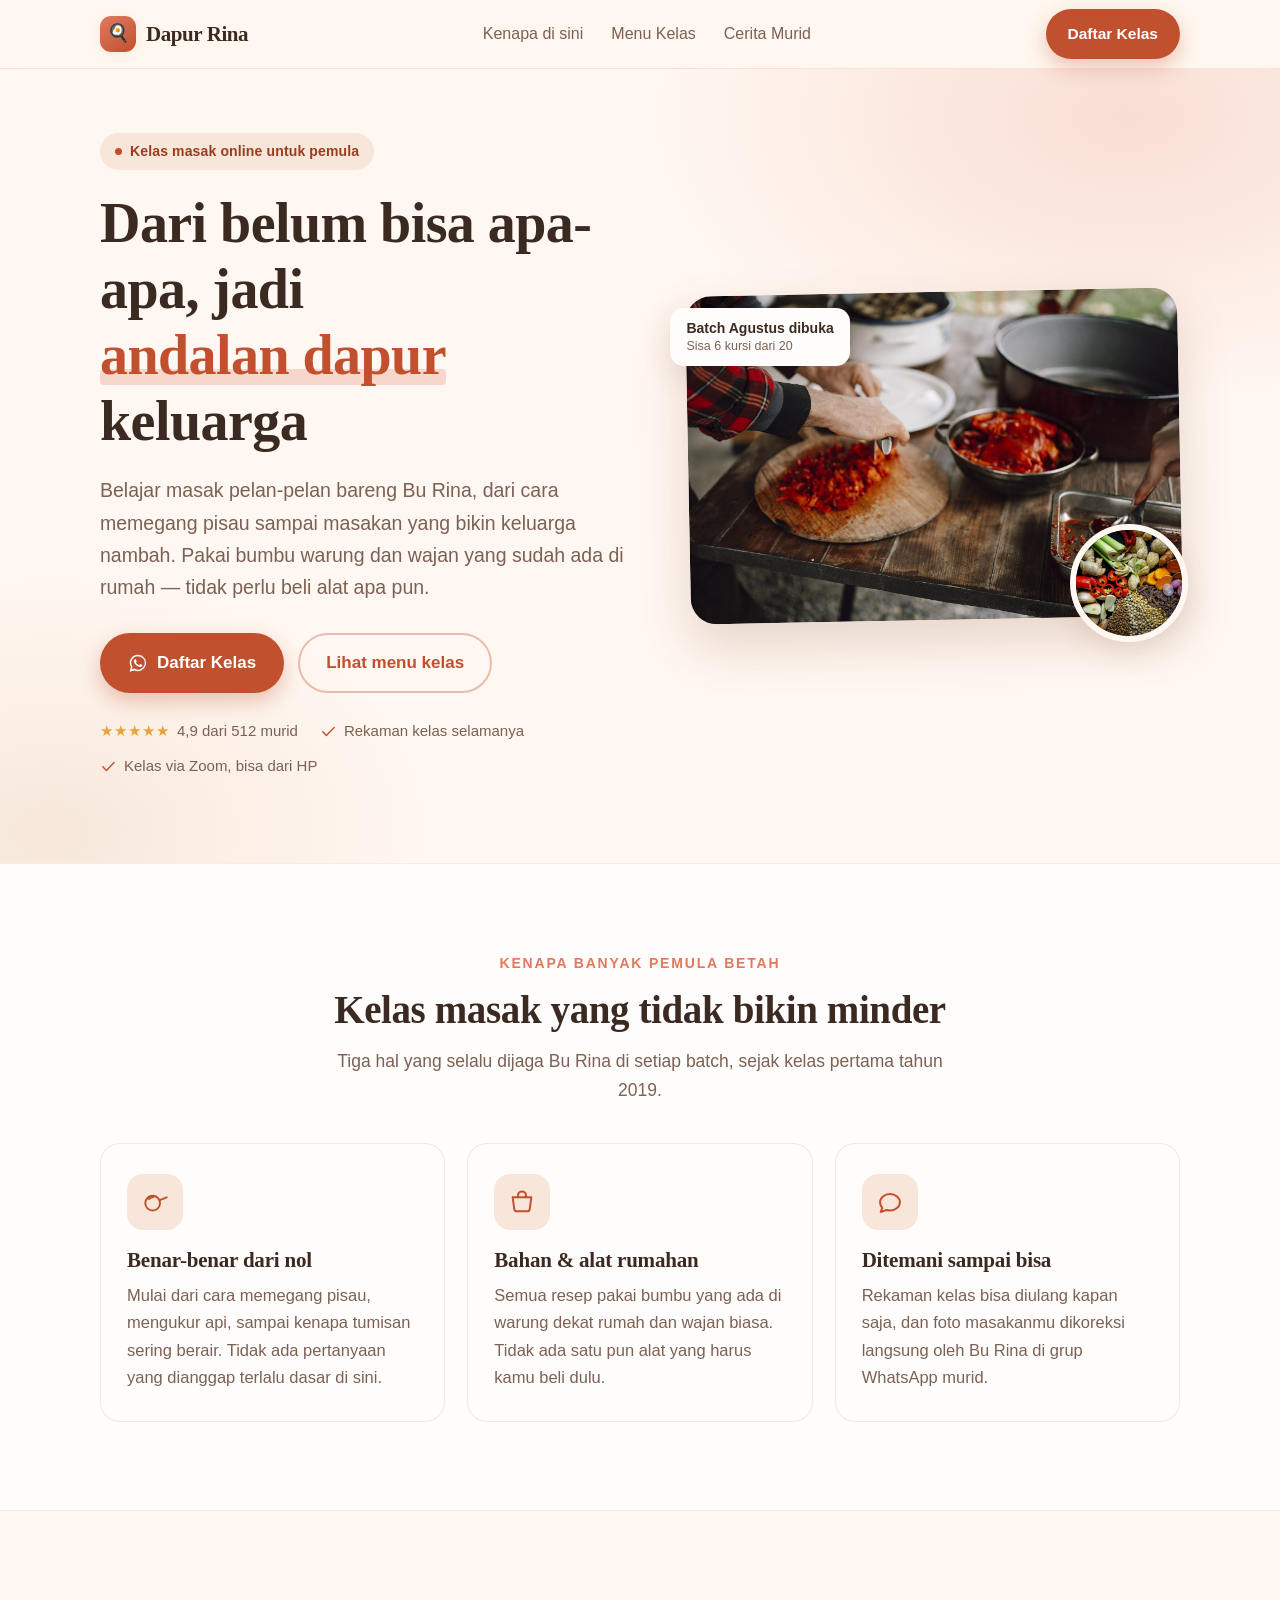
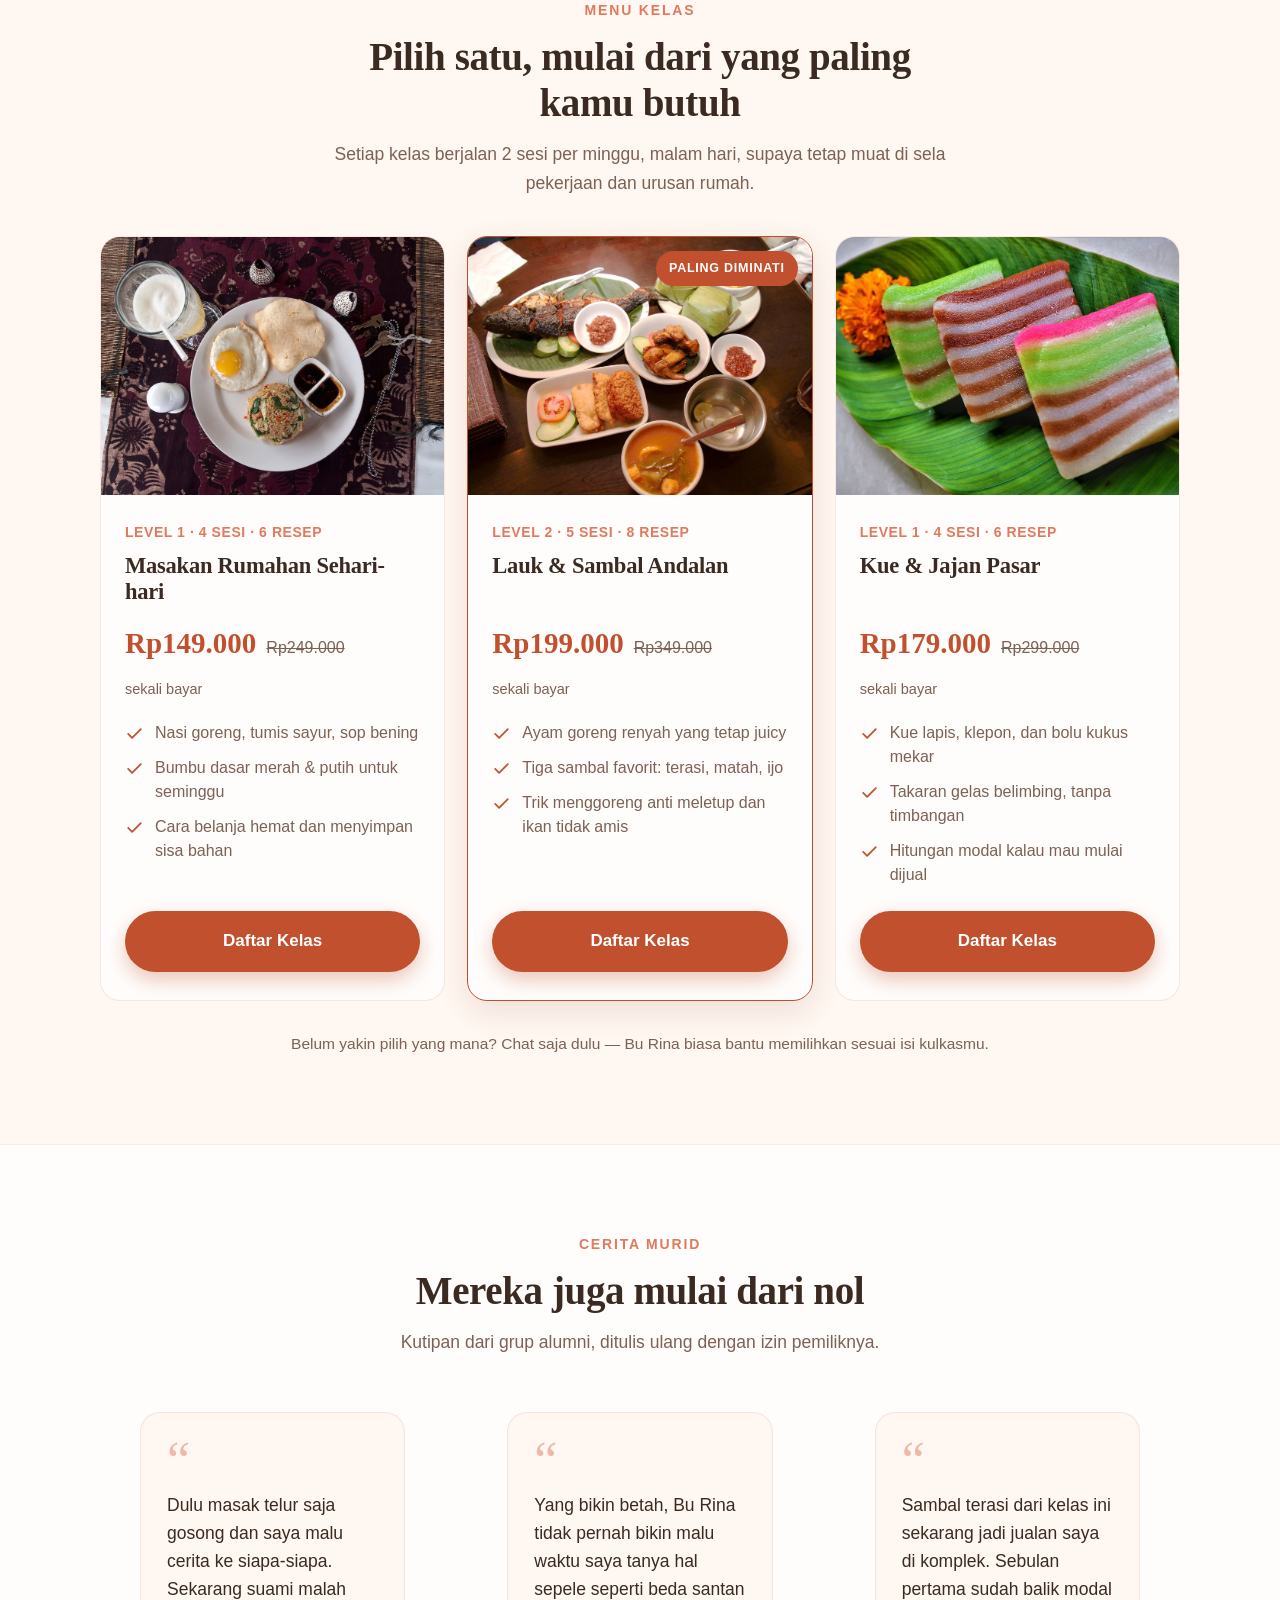
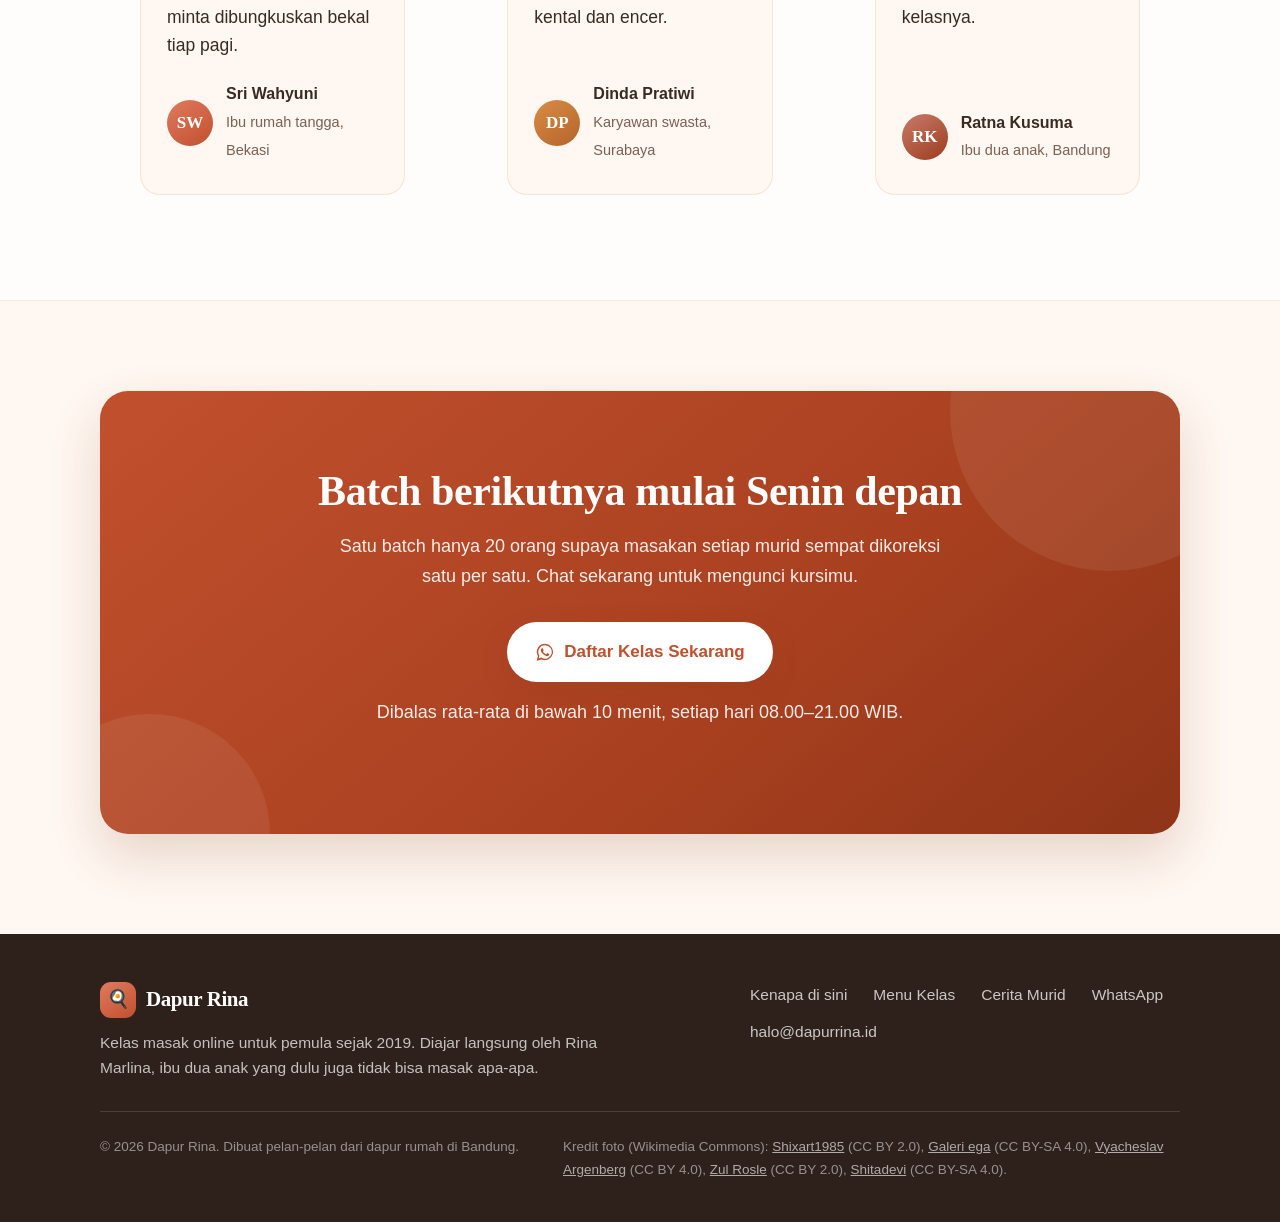
==== index.html @ 5eaa8857 "Sesi 1: live coding hari ini ya guys Membuat landing page "Dapur Rina", kelas masak online untuk pem" ====
<!DOCTYPE html>
<html lang="id">
<head>
<meta charset="utf-8">
<meta name="viewport" content="width=device-width, initial-scale=1">
<title>Dapur Rina — Kelas Masak Online untuk Pemula</title>
<meta name="description" content="Belajar masak dari nol bareng Bu Rina. Kelas online untuk pemula, pakai bumbu warung dan alat dapur biasa. Rekaman selamanya + grup tanya jawab.">
<meta name="theme-color" content="#C1502E">
<meta property="og:type" content="website">
<meta property="og:title" content="Dapur Rina — Kelas Masak Online untuk Pemula">
<meta property="og:description" content="Dari belum bisa apa-apa, jadi andalan dapur keluarga. Kelas masak online yang sabar untuk pemula.">
<meta property="og:image" content="assets/hero-memasak.jpg">
<link rel="icon" href="data:image/svg+xml,<svg xmlns='http://www.w3.org/2000/svg' viewBox='0 0 100 100'><text y='.9em' font-size='90'>🍳</text></svg>">

<!--
  ================================================================
  GANTI SEBELUM DIPAKAI:
  1. Nomor WhatsApp — cari "6281234567890" (ada di 8 tautan),
     ganti semua dengan nomor asli, format 62xxx tanpa "+" dan tanpa "0".
  2. Harga, nama kelas, dan testimoni — semuanya contoh.
  3. Foto di folder assets/ berlisensi Creative Commons (kredit ada
     di footer). Kalau sudah punya foto masakan sendiri, timpa saja
     file-nya dengan nama yang sama.
  ================================================================
-->

<style>
  :root{
    --terracotta:#C1502E;
    --terracotta-dark:#9C3C1E;
    --clay:#E07A5F;
    --cream:#FFF7F1;
    --sand:#F7E6D9;
    --ink:#3B2A22;
    --muted:#7C6154;
    --white:#FFFDFB;
    --shadow-sm:0 2px 8px rgba(122,60,30,.08);
    --shadow-md:0 10px 30px rgba(122,60,30,.12);
    --shadow-lg:0 22px 50px rgba(122,60,30,.18);
    --radius:20px;
    --wrap:1120px;
  }

  *,*::before,*::after{box-sizing:border-box}
  html{scroll-behavior:smooth}
  body{
    margin:0;
    background:var(--cream);
    color:var(--ink);
    font:400 17px/1.65 -apple-system,BlinkMacSystemFont,"Segoe UI",Roboto,"Helvetica Neue",Arial,sans-serif;
    -webkit-font-smoothing:antialiased;
    overflow-x:hidden;
  }
  h1,h2,h3{font-family:Georgia,"Times New Roman",serif;font-weight:700;line-height:1.18;letter-spacing:-.01em;margin:0}
  p{margin:0}
  img{max-width:100%;height:auto;display:block}
  a{color:inherit}

  .wrap{width:100%;max-width:var(--wrap);margin-inline:auto;padding-inline:20px}
  section{scroll-margin-top:84px}

  /* ---------- Tombol ---------- */
  .btn{
    display:inline-flex;align-items:center;justify-content:center;gap:9px;
    min-height:52px;padding:14px 26px;border-radius:999px;
    font-size:17px;font-weight:600;text-decoration:none;
    border:2px solid transparent;cursor:pointer;
    transition:transform .18s ease,box-shadow .18s ease,background-color .18s ease;
  }
  .btn svg{width:20px;height:20px;flex:none}
  .btn-primary{background:var(--terracotta);color:#fff;box-shadow:0 8px 20px rgba(193,80,46,.32)}
  .btn-primary:hover{background:var(--terracotta-dark);transform:translateY(-2px);box-shadow:0 12px 26px rgba(193,80,46,.38)}
  .btn-ghost{background:transparent;color:var(--terracotta);border-color:rgba(193,80,46,.35)}
  .btn-ghost:hover{background:rgba(193,80,46,.07);transform:translateY(-2px)}
  .btn-light{background:#fff;color:var(--terracotta);box-shadow:var(--shadow-md)}
  .btn-light:hover{transform:translateY(-2px);box-shadow:var(--shadow-lg)}
  .btn-sm{min-height:44px;padding:10px 20px;font-size:15.5px}
  .btn-block{width:100%}
  :focus-visible{outline:3px solid var(--clay);outline-offset:3px;border-radius:6px}

  /* ---------- Header ---------- */
  .site-header{
    position:sticky;top:0;z-index:50;
    background:rgba(255,247,241,.88);
    backdrop-filter:saturate(180%) blur(12px);
    -webkit-backdrop-filter:saturate(180%) blur(12px);
    border-bottom:1px solid rgba(193,80,46,.12);
  }
  .header-inner{display:flex;align-items:center;justify-content:space-between;gap:16px;height:68px}
  .brand{display:flex;align-items:center;gap:10px;font-family:Georgia,serif;font-size:21px;font-weight:700;text-decoration:none;letter-spacing:-.02em}
  .brand-mark{
    width:36px;height:36px;border-radius:11px;flex:none;
    background:linear-gradient(145deg,var(--clay),var(--terracotta));
    display:grid;place-items:center;font-size:18px;box-shadow:var(--shadow-sm)
  }
  .nav{display:none;gap:28px;font-size:16px}
  .nav a{text-decoration:none;color:var(--muted);font-weight:500;padding-block:6px}
  .nav a:hover{color:var(--terracotta)}
  .header-cta{display:none}

  /* ---------- Hero ---------- */
  .hero{position:relative;padding:44px 0 56px}
  .hero::before{
    content:"";position:absolute;inset:0;z-index:-1;
    background:
      radial-gradient(760px 460px at 88% 6%,rgba(224,122,95,.20),transparent 62%),
      radial-gradient(620px 420px at 4% 96%,rgba(247,230,217,.9),transparent 60%);
  }
  .hero-grid{display:grid;gap:40px;align-items:center}
  .eyebrow{
    display:inline-flex;align-items:center;gap:8px;
    background:var(--sand);color:var(--terracotta-dark);
    padding:7px 15px;border-radius:999px;
    font-size:14px;font-weight:600;letter-spacing:.01em;margin-bottom:20px
  }
  .eyebrow::before{content:"";width:7px;height:7px;border-radius:50%;background:var(--terracotta);flex:none}
  .hero h1{font-size:clamp(34px,7.4vw,56px);margin-bottom:20px}
  .hero h1 em{font-style:normal;color:var(--terracotta);position:relative;white-space:nowrap}
  .hero h1 em::after{
    content:"";position:absolute;left:0;right:0;bottom:.03em;height:.28em;
    background:rgba(224,122,95,.26);border-radius:4px;z-index:-1
  }
  .hero-lead{font-size:clamp(17px,2.4vw,19.5px);color:var(--muted);max-width:33em;margin-bottom:30px}
  .hero-actions{display:flex;flex-wrap:wrap;gap:14px;margin-bottom:26px}
  .trust{display:flex;flex-wrap:wrap;gap:10px 22px;font-size:15px;color:var(--muted)}
  .trust span{display:inline-flex;align-items:center;gap:7px}
  .trust svg{width:17px;height:17px;color:var(--terracotta);flex:none}
  .stars{color:#E8A33D;letter-spacing:1px}

  /* Visual hero */
  .hero-visual{position:relative;isolation:isolate}
  .hero-photo{
    border-radius:26px;overflow:hidden;box-shadow:var(--shadow-lg);
    transform:rotate(-1.1deg);background:var(--sand)
  }
  .hero-photo img{width:100%;height:auto;object-fit:cover;aspect-ratio:3/2}
  .hero-badge{
    position:absolute;top:16px;left:-6px;
    background:var(--white);border-radius:14px;padding:11px 16px;
    box-shadow:var(--shadow-md);font-size:14px;font-weight:600;line-height:1.35
  }
  .hero-badge small{display:block;font-size:12.5px;font-weight:500;color:var(--muted)}
  .hero-chip{
    position:absolute;right:-8px;bottom:-22px;
    width:118px;height:118px;border-radius:50%;overflow:hidden;
    border:6px solid var(--cream);box-shadow:var(--shadow-md)
  }
  .hero-chip img{width:100%;height:100%;object-fit:cover}

  /* ---------- Judul bagian ---------- */
  .section{padding:64px 0}
  .section-head{max-width:36em;margin-bottom:38px}
  .section-head.center{margin-inline:auto;text-align:center}
  .kicker{
    display:block;font-size:14px;font-weight:700;letter-spacing:.13em;
    text-transform:uppercase;color:var(--clay);margin-bottom:12px
  }
  .section-head h2{font-size:clamp(27px,4.6vw,39px);margin-bottom:14px}
  .section-head p{color:var(--muted);font-size:17.5px}

  /* ---------- Keunggulan ---------- */
  .keunggulan{background:var(--white);border-block:1px solid rgba(193,80,46,.1)}
  .grid-3{display:grid;gap:22px}
  .card{
    background:var(--white);border:1px solid rgba(193,80,46,.13);
    border-radius:var(--radius);padding:30px 26px;
    transition:transform .2s ease,box-shadow .2s ease,border-color .2s ease
  }
  .card:hover{transform:translateY(-4px);box-shadow:var(--shadow-md);border-color:rgba(193,80,46,.26)}
  .card-icon{
    width:56px;height:56px;border-radius:16px;margin-bottom:18px;
    background:var(--sand);color:var(--terracotta);
    display:grid;place-items:center
  }
  .card-icon svg{width:28px;height:28px}
  .card h3{font-size:21px;margin-bottom:10px}
  .card p{color:var(--muted);font-size:16.5px}

  /* ---------- Kelas ---------- */
  .kelas-card{
    display:flex;flex-direction:column;overflow:hidden;padding:0;
    background:var(--white);border:1px solid rgba(193,80,46,.13);
    border-radius:var(--radius);position:relative;
    transition:transform .2s ease,box-shadow .2s ease
  }
  .kelas-card:hover{transform:translateY(-5px);box-shadow:var(--shadow-lg)}
  .kelas-card.featured{border-color:var(--terracotta);box-shadow:var(--shadow-md)}
  .kelas-thumb{position:relative;background:var(--sand)}
  .kelas-thumb img{width:100%;aspect-ratio:4/3;object-fit:cover}
  .tag-featured{
    position:absolute;top:14px;right:14px;
    background:var(--terracotta);color:#fff;
    font-size:12.5px;font-weight:700;letter-spacing:.06em;text-transform:uppercase;
    padding:7px 13px;border-radius:999px;box-shadow:var(--shadow-sm)
  }
  .kelas-body{padding:26px 24px 28px;display:flex;flex-direction:column;flex:1}
  .kelas-meta{font-size:14px;font-weight:600;color:var(--clay);letter-spacing:.04em;text-transform:uppercase;margin-bottom:9px}
  .kelas-card h3{font-size:22.5px;margin-bottom:14px}
  @media (min-width:600px){ .kelas-card h3{min-height:2.36em} } /* biar harga sejajar antar kartu */
  .harga{display:flex;align-items:baseline;gap:10px;flex-wrap:wrap;margin-bottom:20px}
  .harga strong{font-size:29px;font-family:Georgia,serif;color:var(--terracotta)}
  .harga del{color:var(--muted);font-size:16px}
  .harga .per{font-size:14.5px;color:var(--muted)}
  .fitur{list-style:none;margin:0 0 24px;padding:0;display:grid;gap:11px}
  .fitur li{display:flex;gap:11px;font-size:16px;color:var(--muted);line-height:1.5}
  .fitur svg{width:19px;height:19px;color:var(--terracotta);flex:none;margin-top:3px}
  .kelas-body .btn{margin-top:auto}
  .kelas-note{text-align:center;color:var(--muted);font-size:15.5px;margin-top:30px}

  /* ---------- Testimoni ---------- */
  .testimoni{background:var(--white);border-block:1px solid rgba(193,80,46,.1)}
  .quote{
    background:var(--cream);border:1px solid rgba(193,80,46,.12);
    border-radius:var(--radius);padding:30px 26px;display:flex;flex-direction:column
  }
  .quote .mark{font-family:Georgia,serif;font-size:52px;line-height:.7;color:var(--clay);opacity:.5;margin-bottom:12px}
  .quote blockquote{margin:0 0 22px;font-size:17.5px;line-height:1.6}
  .who{display:flex;align-items:center;gap:13px;margin-top:auto}
  .avatar{
    width:46px;height:46px;border-radius:50%;flex:none;
    display:grid;place-items:center;color:#fff;font-weight:700;font-size:17px;
    font-family:Georgia,serif
  }
  .a1{background:linear-gradient(145deg,#E07A5F,#C1502E)}
  .a2{background:linear-gradient(145deg,#D98C45,#B4642A)}
  .a3{background:linear-gradient(145deg,#C97B6A,#9C3C1E)}
  .who b{display:block;font-size:16px;font-weight:600}
  .who span{font-size:14.5px;color:var(--muted)}

  /* ---------- CTA penutup ---------- */
  .cta{padding:70px 0 78px}
  .cta-panel{
    position:relative;overflow:hidden;
    background:linear-gradient(140deg,var(--terracotta) 0%,#A8401F 62%,#8E3418 100%);
    color:#fff;border-radius:28px;padding:56px 28px;text-align:center;
    box-shadow:var(--shadow-lg)
  }
  .cta-panel::before,.cta-panel::after{
    content:"";position:absolute;border-radius:50%;background:rgba(255,255,255,.07)
  }
  .cta-panel::before{width:320px;height:320px;top:-140px;right:-90px}
  .cta-panel::after{width:240px;height:240px;bottom:-120px;left:-70px}
  .cta-panel > *{position:relative}
  .cta-panel h2{font-size:clamp(28px,5vw,42px);margin-bottom:16px}
  .cta-panel p{color:rgba(255,255,255,.9);font-size:18px;max-width:34em;margin:0 auto 30px}
  .cta-panel .btn{margin-bottom:16px}
  .cta-sub{font-size:15px;color:rgba(255,255,255,.82)}

  /* ---------- Footer ---------- */
  .site-footer{background:#2E211B;color:rgba(255,255,255,.72);padding:48px 0 40px;font-size:15.5px}
  .footer-top{display:grid;gap:28px;padding-bottom:30px;border-bottom:1px solid rgba(255,255,255,.13)}
  .site-footer .brand{color:#fff;margin-bottom:12px}
  .footer-top p{max-width:34em}
  .footer-links{display:flex;flex-wrap:wrap;gap:12px 26px}
  .footer-links a{text-decoration:none;color:rgba(255,255,255,.75)}
  .footer-links a:hover{color:#fff;text-decoration:underline}
  .footer-bottom{padding-top:24px;display:grid;gap:14px;font-size:13.5px;color:rgba(255,255,255,.5)}
  .footer-bottom a{color:rgba(255,255,255,.62)}
  .kredit{line-height:1.7}

  /* ---------- Bar CTA melayang (mobile) ---------- */
  .bar{
    position:fixed;left:0;right:0;bottom:0;z-index:60;
    padding:11px 16px calc(11px + env(safe-area-inset-bottom));
    background:rgba(255,247,241,.94);
    backdrop-filter:blur(12px);-webkit-backdrop-filter:blur(12px);
    border-top:1px solid rgba(193,80,46,.16);
    box-shadow:0 -6px 24px rgba(122,60,30,.1)
  }
  body{padding-bottom:88px}

  /* ---------- Responsif ---------- */
  @media (min-width:600px){
    .grid-3{grid-template-columns:repeat(2,1fr)}
    .hero-badge{left:-18px}
  }
  @media (min-width:900px){
    .grid-3{grid-template-columns:repeat(3,1fr)}
    .hero{padding:64px 0 84px}
    .hero-grid{grid-template-columns:1.04fr .96fr;gap:56px}
    .section{padding:88px 0}
    .cta{padding:90px 0 100px}
    .cta-panel{padding:76px 56px}
    .nav,.header-cta{display:flex}
    .bar{display:none}
    body{padding-bottom:0}
    .footer-top{grid-template-columns:1.4fr 1fr;gap:48px}
    .footer-bottom{grid-template-columns:minmax(240px,max-content) minmax(0,1fr);align-items:start;gap:16px 44px}
  }
  @media (prefers-reduced-motion:reduce){
    html{scroll-behavior:auto}
    *{transition:none!important;animation:none!important}
  }
</style>
</head>
<body>

<header class="site-header">
  <div class="wrap header-inner">
    <a class="brand" href="#top">
      <span class="brand-mark" aria-hidden="true">🍳</span>
      Dapur Rina
    </a>
    <nav class="nav" aria-label="Navigasi utama">
      <a href="#keunggulan">Kenapa di sini</a>
      <a href="#kelas">Menu Kelas</a>
      <a href="#testimoni">Cerita Murid</a>
    </nav>
    <a class="btn btn-primary btn-sm header-cta" href="https://wa.me/6281234567890?text=Halo%20Bu%20Rina%2C%20saya%20mau%20daftar%20kelas%20masak%20online%20Dapur%20Rina.">
      Daftar Kelas
    </a>
  </div>
</header>

<main id="top">

  <!-- ============ HERO ============ -->
  <section class="hero">
    <div class="wrap hero-grid">
      <div>
        <span class="eyebrow">Kelas masak online untuk pemula</span>

        <h1>Dari belum bisa apa-apa, jadi <em>andalan dapur</em> keluarga</h1>

        <p class="hero-lead">
          Belajar masak pelan-pelan bareng Bu Rina, dari cara memegang pisau sampai
          masakan yang bikin keluarga nambah. Pakai bumbu warung dan wajan yang sudah
          ada di rumah — tidak perlu beli alat apa pun.
        </p>

        <div class="hero-actions">
          <a class="btn btn-primary" href="https://wa.me/6281234567890?text=Halo%20Bu%20Rina%2C%20saya%20mau%20daftar%20kelas%20masak%20online%20Dapur%20Rina.">
            <svg viewBox="0 0 24 24" fill="currentColor" aria-hidden="true"><path d="M12.04 2.01a9.9 9.9 0 0 0-8.5 14.9L2.05 22.4l5.62-1.47a9.9 9.9 0 1 0 4.37-18.92Zm0 1.8a8.1 8.1 0 1 1-4.1 15.09l-.3-.18-3.1.81.83-3.02-.2-.31A8.1 8.1 0 0 1 12.04 3.8Zm4.6 10.4c-.25-.13-1.47-.72-1.7-.8-.23-.09-.4-.13-.56.12-.17.25-.65.8-.8.97-.14.16-.29.19-.54.06-.25-.12-1.05-.38-2-1.24a7.5 7.5 0 0 1-1.38-1.72c-.15-.25-.02-.38.11-.5.11-.12.25-.3.37-.44.12-.15.16-.25.25-.42.08-.16.04-.31-.02-.44-.06-.12-.56-1.35-.77-1.85-.2-.48-.4-.41-.56-.42h-.47c-.17 0-.44.06-.66.31-.23.25-.87.85-.87 2.07s.89 2.4 1.02 2.57c.12.16 1.75 2.67 4.24 3.74.59.26 1.05.41 1.41.52.6.19 1.14.16 1.57.1.48-.07 1.47-.6 1.68-1.18.2-.58.2-1.08.14-1.18-.06-.1-.23-.16-.48-.28Z"/></svg>
            Daftar Kelas
          </a>
          <a class="btn btn-ghost" href="#kelas">Lihat menu kelas</a>
        </div>

        <div class="trust">
          <span><span class="stars" aria-hidden="true">★★★★★</span> 4,9 dari 512 murid</span>
          <span>
            <svg viewBox="0 0 24 24" fill="none" stroke="currentColor" stroke-width="2" stroke-linecap="round" stroke-linejoin="round" aria-hidden="true"><path d="m4 12.5 5 5 11-11"/></svg>
            Rekaman kelas selamanya
          </span>
          <span>
            <svg viewBox="0 0 24 24" fill="none" stroke="currentColor" stroke-width="2" stroke-linecap="round" stroke-linejoin="round" aria-hidden="true"><path d="m4 12.5 5 5 11-11"/></svg>
            Kelas via Zoom, bisa dari HP
          </span>
        </div>
      </div>

      <div class="hero-visual">
        <div class="hero-photo">
          <img src="assets/hero-memasak.jpg" width="1600" height="1067" fetchpriority="high"
               alt="Tangan sedang mengiris cabai merah di atas talenan kayu di dapur rumahan">
        </div>
        <div class="hero-badge">
          Batch Agustus dibuka
          <small>Sisa 6 kursi dari 20</small>
        </div>
        <div class="hero-chip">
          <img src="assets/bumbu.jpg" width="760" height="760" loading="lazy"
               alt="Aneka bumbu dapur: kunyit, jahe, serai, bawang, dan cabai">
        </div>
      </div>
    </div>
  </section>

  <!-- ============ KEUNGGULAN ============ -->
  <section class="section keunggulan" id="keunggulan">
    <div class="wrap">
      <div class="section-head center">
        <span class="kicker">Kenapa banyak pemula betah</span>
        <h2>Kelas masak yang tidak bikin minder</h2>
        <p>Tiga hal yang selalu dijaga Bu Rina di setiap batch, sejak kelas pertama tahun 2019.</p>
      </div>

      <div class="grid-3">
        <article class="card">
          <div class="card-icon" aria-hidden="true">
            <svg viewBox="0 0 24 24" fill="none" stroke="currentColor" stroke-width="1.7" stroke-linecap="round" stroke-linejoin="round">
              <circle cx="10" cy="13" r="6.3"/><path d="M16.1 10.4 22 8"/><path d="M6.9 9.4a5 5 0 0 1 3.7-1.6"/>
            </svg>
          </div>
          <h3>Benar-benar dari nol</h3>
          <p>Mulai dari cara memegang pisau, mengukur api, sampai kenapa tumisan sering berair. Tidak ada pertanyaan yang dianggap terlalu dasar di sini.</p>
        </article>

        <article class="card">
          <div class="card-icon" aria-hidden="true">
            <svg viewBox="0 0 24 24" fill="none" stroke="currentColor" stroke-width="1.7" stroke-linecap="round" stroke-linejoin="round">
              <path d="M4 8h16l-1.4 10.3a2 2 0 0 1-2 1.7H7.4a2 2 0 0 1-2-1.7L4 8Z"/><path d="M8.6 8V6.3a3.4 3.4 0 0 1 6.8 0V8"/>
            </svg>
          </div>
          <h3>Bahan &amp; alat rumahan</h3>
          <p>Semua resep pakai bumbu yang ada di warung dekat rumah dan wajan biasa. Tidak ada satu pun alat yang harus kamu beli dulu.</p>
        </article>

        <article class="card">
          <div class="card-icon" aria-hidden="true">
            <svg viewBox="0 0 24 24" fill="none" stroke="currentColor" stroke-width="1.7" stroke-linecap="round" stroke-linejoin="round">
              <path d="M20.5 12.2c0 3.9-3.8 7.1-8.5 7.1-1 0-2-.15-2.9-.42L4 20.6l1.4-3.5c-1.2-1.3-1.9-2.9-1.9-4.9 0-3.9 3.8-7.1 8.5-7.1s8.5 3.2 8.5 7.1Z"/>
            </svg>
          </div>
          <h3>Ditemani sampai bisa</h3>
          <p>Rekaman kelas bisa diulang kapan saja, dan foto masakanmu dikoreksi langsung oleh Bu Rina di grup WhatsApp murid.</p>
        </article>
      </div>
    </div>
  </section>

  <!-- ============ MENU KELAS ============ -->
  <section class="section" id="kelas">
    <div class="wrap">
      <div class="section-head center">
        <span class="kicker">Menu kelas</span>
        <h2>Pilih satu, mulai dari yang paling kamu butuh</h2>
        <p>Setiap kelas berjalan 2 sesi per minggu, malam hari, supaya tetap muat di sela pekerjaan dan urusan rumah.</p>
      </div>

      <div class="grid-3">

        <article class="kelas-card">
          <div class="kelas-thumb">
            <img src="assets/kelas-rumahan.jpg" width="900" height="675" loading="lazy"
                 alt="Sepiring nasi goreng dengan telur mata sapi, kerupuk, dan sambal">
          </div>
          <div class="kelas-body">
            <div class="kelas-meta">Level 1 · 4 sesi · 6 resep</div>
            <h3>Masakan Rumahan Sehari-hari</h3>
            <div class="harga">
              <strong>Rp149.000</strong>
              <del>Rp249.000</del>
              <span class="per">sekali bayar</span>
            </div>
            <ul class="fitur">
              <li><svg viewBox="0 0 24 24" fill="none" stroke="currentColor" stroke-width="2.2" stroke-linecap="round" stroke-linejoin="round"><path d="m4 12.5 5 5 11-11"/></svg> Nasi goreng, tumis sayur, sop bening</li>
              <li><svg viewBox="0 0 24 24" fill="none" stroke="currentColor" stroke-width="2.2" stroke-linecap="round" stroke-linejoin="round"><path d="m4 12.5 5 5 11-11"/></svg> Bumbu dasar merah &amp; putih untuk seminggu</li>
              <li><svg viewBox="0 0 24 24" fill="none" stroke="currentColor" stroke-width="2.2" stroke-linecap="round" stroke-linejoin="round"><path d="m4 12.5 5 5 11-11"/></svg> Cara belanja hemat dan menyimpan sisa bahan</li>
            </ul>
            <a class="btn btn-primary btn-block" href="https://wa.me/6281234567890?text=Halo%20Bu%20Rina%2C%20saya%20mau%20daftar%20kelas%20Masakan%20Rumahan%20Sehari-hari.">Daftar Kelas</a>
          </div>
        </article>

        <article class="kelas-card featured">
          <div class="kelas-thumb">
            <img src="assets/kelas-lauk.jpg" width="900" height="675" loading="lazy"
                 alt="Hidangan lauk lengkap: ikan bakar, tahu tempe goreng, sambal, dan lalapan">
            <span class="tag-featured">Paling diminati</span>
          </div>
          <div class="kelas-body">
            <div class="kelas-meta">Level 2 · 5 sesi · 8 resep</div>
            <h3>Lauk &amp; Sambal Andalan</h3>
            <div class="harga">
              <strong>Rp199.000</strong>
              <del>Rp349.000</del>
              <span class="per">sekali bayar</span>
            </div>
            <ul class="fitur">
              <li><svg viewBox="0 0 24 24" fill="none" stroke="currentColor" stroke-width="2.2" stroke-linecap="round" stroke-linejoin="round"><path d="m4 12.5 5 5 11-11"/></svg> Ayam goreng renyah yang tetap juicy</li>
              <li><svg viewBox="0 0 24 24" fill="none" stroke="currentColor" stroke-width="2.2" stroke-linecap="round" stroke-linejoin="round"><path d="m4 12.5 5 5 11-11"/></svg> Tiga sambal favorit: terasi, matah, ijo</li>
              <li><svg viewBox="0 0 24 24" fill="none" stroke="currentColor" stroke-width="2.2" stroke-linecap="round" stroke-linejoin="round"><path d="m4 12.5 5 5 11-11"/></svg> Trik menggoreng anti meletup dan ikan tidak amis</li>
            </ul>
            <a class="btn btn-primary btn-block" href="https://wa.me/6281234567890?text=Halo%20Bu%20Rina%2C%20saya%20mau%20daftar%20kelas%20Lauk%20%26%20Sambal%20Andalan.">Daftar Kelas</a>
          </div>
        </article>

        <article class="kelas-card">
          <div class="kelas-thumb">
            <img src="assets/kelas-kue.jpg" width="900" height="675" loading="lazy"
                 alt="Kue lapis berwarna-warni disajikan di atas daun pisang">
          </div>
          <div class="kelas-body">
            <div class="kelas-meta">Level 1 · 4 sesi · 6 resep</div>
            <h3>Kue &amp; Jajan Pasar</h3>
            <div class="harga">
              <strong>Rp179.000</strong>
              <del>Rp299.000</del>
              <span class="per">sekali bayar</span>
            </div>
            <ul class="fitur">
              <li><svg viewBox="0 0 24 24" fill="none" stroke="currentColor" stroke-width="2.2" stroke-linecap="round" stroke-linejoin="round"><path d="m4 12.5 5 5 11-11"/></svg> Kue lapis, klepon, dan bolu kukus mekar</li>
              <li><svg viewBox="0 0 24 24" fill="none" stroke="currentColor" stroke-width="2.2" stroke-linecap="round" stroke-linejoin="round"><path d="m4 12.5 5 5 11-11"/></svg> Takaran gelas belimbing, tanpa timbangan</li>
              <li><svg viewBox="0 0 24 24" fill="none" stroke="currentColor" stroke-width="2.2" stroke-linecap="round" stroke-linejoin="round"><path d="m4 12.5 5 5 11-11"/></svg> Hitungan modal kalau mau mulai dijual</li>
            </ul>
            <a class="btn btn-primary btn-block" href="https://wa.me/6281234567890?text=Halo%20Bu%20Rina%2C%20saya%20mau%20daftar%20kelas%20Kue%20%26%20Jajan%20Pasar.">Daftar Kelas</a>
          </div>
        </article>

      </div>

      <p class="kelas-note">Belum yakin pilih yang mana? Chat saja dulu — Bu Rina biasa bantu memilihkan sesuai isi kulkasmu.</p>
    </div>
  </section>

  <!-- ============ TESTIMONI ============ -->
  <section class="section testimoni" id="testimoni">
    <div class="wrap">
      <div class="section-head center">
        <span class="kicker">Cerita murid</span>
        <h2>Mereka juga mulai dari nol</h2>
        <p>Kutipan dari grup alumni, ditulis ulang dengan izin pemiliknya.</p>
      </div>

      <div class="grid-3">
        <figure class="quote">
          <div class="mark" aria-hidden="true">&ldquo;</div>
          <blockquote>Dulu masak telur saja gosong dan saya malu cerita ke siapa-siapa. Sekarang suami malah minta dibungkuskan bekal tiap pagi.</blockquote>
          <figcaption class="who">
            <div class="avatar a1" aria-hidden="true">SW</div>
            <div><b>Sri Wahyuni</b><span>Ibu rumah tangga, Bekasi</span></div>
          </figcaption>
        </figure>

        <figure class="quote">
          <div class="mark" aria-hidden="true">&ldquo;</div>
          <blockquote>Yang bikin betah, Bu Rina tidak pernah bikin malu waktu saya tanya hal sepele seperti beda santan kental dan encer.</blockquote>
          <figcaption class="who">
            <div class="avatar a2" aria-hidden="true">DP</div>
            <div><b>Dinda Pratiwi</b><span>Karyawan swasta, Surabaya</span></div>
          </figcaption>
        </figure>

        <figure class="quote">
          <div class="mark" aria-hidden="true">&ldquo;</div>
          <blockquote>Sambal terasi dari kelas ini sekarang jadi jualan saya di komplek. Sebulan pertama sudah balik modal kelasnya.</blockquote>
          <figcaption class="who">
            <div class="avatar a3" aria-hidden="true">RK</div>
            <div><b>Ratna Kusuma</b><span>Ibu dua anak, Bandung</span></div>
          </figcaption>
        </figure>
      </div>
    </div>
  </section>

  <!-- ============ CTA PENUTUP ============ -->
  <section class="cta">
    <div class="wrap">
      <div class="cta-panel">
        <h2>Batch berikutnya mulai Senin depan</h2>
        <p>Satu batch hanya 20 orang supaya masakan setiap murid sempat dikoreksi satu per satu. Chat sekarang untuk mengunci kursimu.</p>
        <a class="btn btn-light" href="https://wa.me/6281234567890?text=Halo%20Bu%20Rina%2C%20saya%20mau%20daftar%20kelas%20masak%20online%20Dapur%20Rina.">
          <svg viewBox="0 0 24 24" fill="currentColor" aria-hidden="true"><path d="M12.04 2.01a9.9 9.9 0 0 0-8.5 14.9L2.05 22.4l5.62-1.47a9.9 9.9 0 1 0 4.37-18.92Zm0 1.8a8.1 8.1 0 1 1-4.1 15.09l-.3-.18-3.1.81.83-3.02-.2-.31A8.1 8.1 0 0 1 12.04 3.8Zm4.6 10.4c-.25-.13-1.47-.72-1.7-.8-.23-.09-.4-.13-.56.12-.17.25-.65.8-.8.97-.14.16-.29.19-.54.06-.25-.12-1.05-.38-2-1.24a7.5 7.5 0 0 1-1.38-1.72c-.15-.25-.02-.38.11-.5.11-.12.25-.3.37-.44.12-.15.16-.25.25-.42.08-.16.04-.31-.02-.44-.06-.12-.56-1.35-.77-1.85-.2-.48-.4-.41-.56-.42h-.47c-.17 0-.44.06-.66.31-.23.25-.87.85-.87 2.07s.89 2.4 1.02 2.57c.12.16 1.75 2.67 4.24 3.74.59.26 1.05.41 1.41.52.6.19 1.14.16 1.57.1.48-.07 1.47-.6 1.68-1.18.2-.58.2-1.08.14-1.18-.06-.1-.23-.16-.48-.28Z"/></svg>
          Daftar Kelas Sekarang
        </a>
        <p class="cta-sub">Dibalas rata-rata di bawah 10 menit, setiap hari 08.00–21.00 WIB.</p>
      </div>
    </div>
  </section>

</main>

<footer class="site-footer">
  <div class="wrap">
    <div class="footer-top">
      <div>
        <div class="brand"><span class="brand-mark" aria-hidden="true">🍳</span> Dapur Rina</div>
        <p>Kelas masak online untuk pemula sejak 2019. Diajar langsung oleh Rina Marlina, ibu dua anak yang dulu juga tidak bisa masak apa-apa.</p>
      </div>
      <div>
        <div class="footer-links">
          <a href="#keunggulan">Kenapa di sini</a>
          <a href="#kelas">Menu Kelas</a>
          <a href="#testimoni">Cerita Murid</a>
          <a href="https://wa.me/6281234567890?text=Halo%20Bu%20Rina%2C%20saya%20mau%20tanya%20soal%20kelas%20masak.">WhatsApp</a>
          <a href="mailto:halo@dapurrina.id">halo@dapurrina.id</a>
        </div>
      </div>
    </div>
    <div class="footer-bottom">
      <p>© 2026 Dapur Rina. Dibuat pelan-pelan dari dapur rumah di Bandung.</p>
      <p class="kredit">
        Kredit foto (Wikimedia Commons):
        <a href="https://commons.wikimedia.org/wiki/File:Chopping_fresh_peppers_in_a_rustic_kitchen_during_a_vibrant_cooking_session_in_the_countryside.jpg">Shixart1985</a> (CC BY 2.0),
        <a href="https://commons.wikimedia.org/wiki/File:Aneka_rempah_dan_bumbu_dapur.jpg">Galeri ega</a> (CC BY-SA 4.0),
        <a href="https://commons.wikimedia.org/wiki/File:Nasi_goreng,_Gili_Trawangan_(island),_Indonesia.jpg">Vyacheslav Argenberg</a> (CC BY 4.0),
        <a href="https://commons.wikimedia.org/wiki/File:Food_Sundanese_Restaurant,_Jakarta.jpg">Zul Rosle</a> (CC BY 2.0),
        <a href="https://commons.wikimedia.org/wiki/File:Kue_Lapis.jpg">Shitadevi</a> (CC BY-SA 4.0).
      </p>
    </div>
  </div>
</footer>

<!-- Bar CTA melayang, hanya tampil di layar kecil -->
<div class="bar">
  <a class="btn btn-primary btn-block" href="https://wa.me/6281234567890?text=Halo%20Bu%20Rina%2C%20saya%20mau%20daftar%20kelas%20masak%20online%20Dapur%20Rina.">
    <svg viewBox="0 0 24 24" fill="currentColor" aria-hidden="true"><path d="M12.04 2.01a9.9 9.9 0 0 0-8.5 14.9L2.05 22.4l5.62-1.47a9.9 9.9 0 1 0 4.37-18.92Zm0 1.8a8.1 8.1 0 1 1-4.1 15.09l-.3-.18-3.1.81.83-3.02-.2-.31A8.1 8.1 0 0 1 12.04 3.8Zm4.6 10.4c-.25-.13-1.47-.72-1.7-.8-.23-.09-.4-.13-.56.12-.17.25-.65.8-.8.97-.14.16-.29.19-.54.06-.25-.12-1.05-.38-2-1.24a7.5 7.5 0 0 1-1.38-1.72c-.15-.25-.02-.38.11-.5.11-.12.25-.3.37-.44.12-.15.16-.25.25-.42.08-.16.04-.31-.02-.44-.06-.12-.56-1.35-.77-1.85-.2-.48-.4-.41-.56-.42h-.47c-.17 0-.44.06-.66.31-.23.25-.87.85-.87 2.07s.89 2.4 1.02 2.57c.12.16 1.75 2.67 4.24 3.74.59.26 1.05.41 1.41.52.6.19 1.14.16 1.57.1.48-.07 1.47-.6 1.68-1.18.2-.58.2-1.08.14-1.18-.06-.1-.23-.16-.48-.28Z"/></svg>
    Daftar Kelas — Sisa 6 Kursi
  </a>
</div>

</body>
</html>
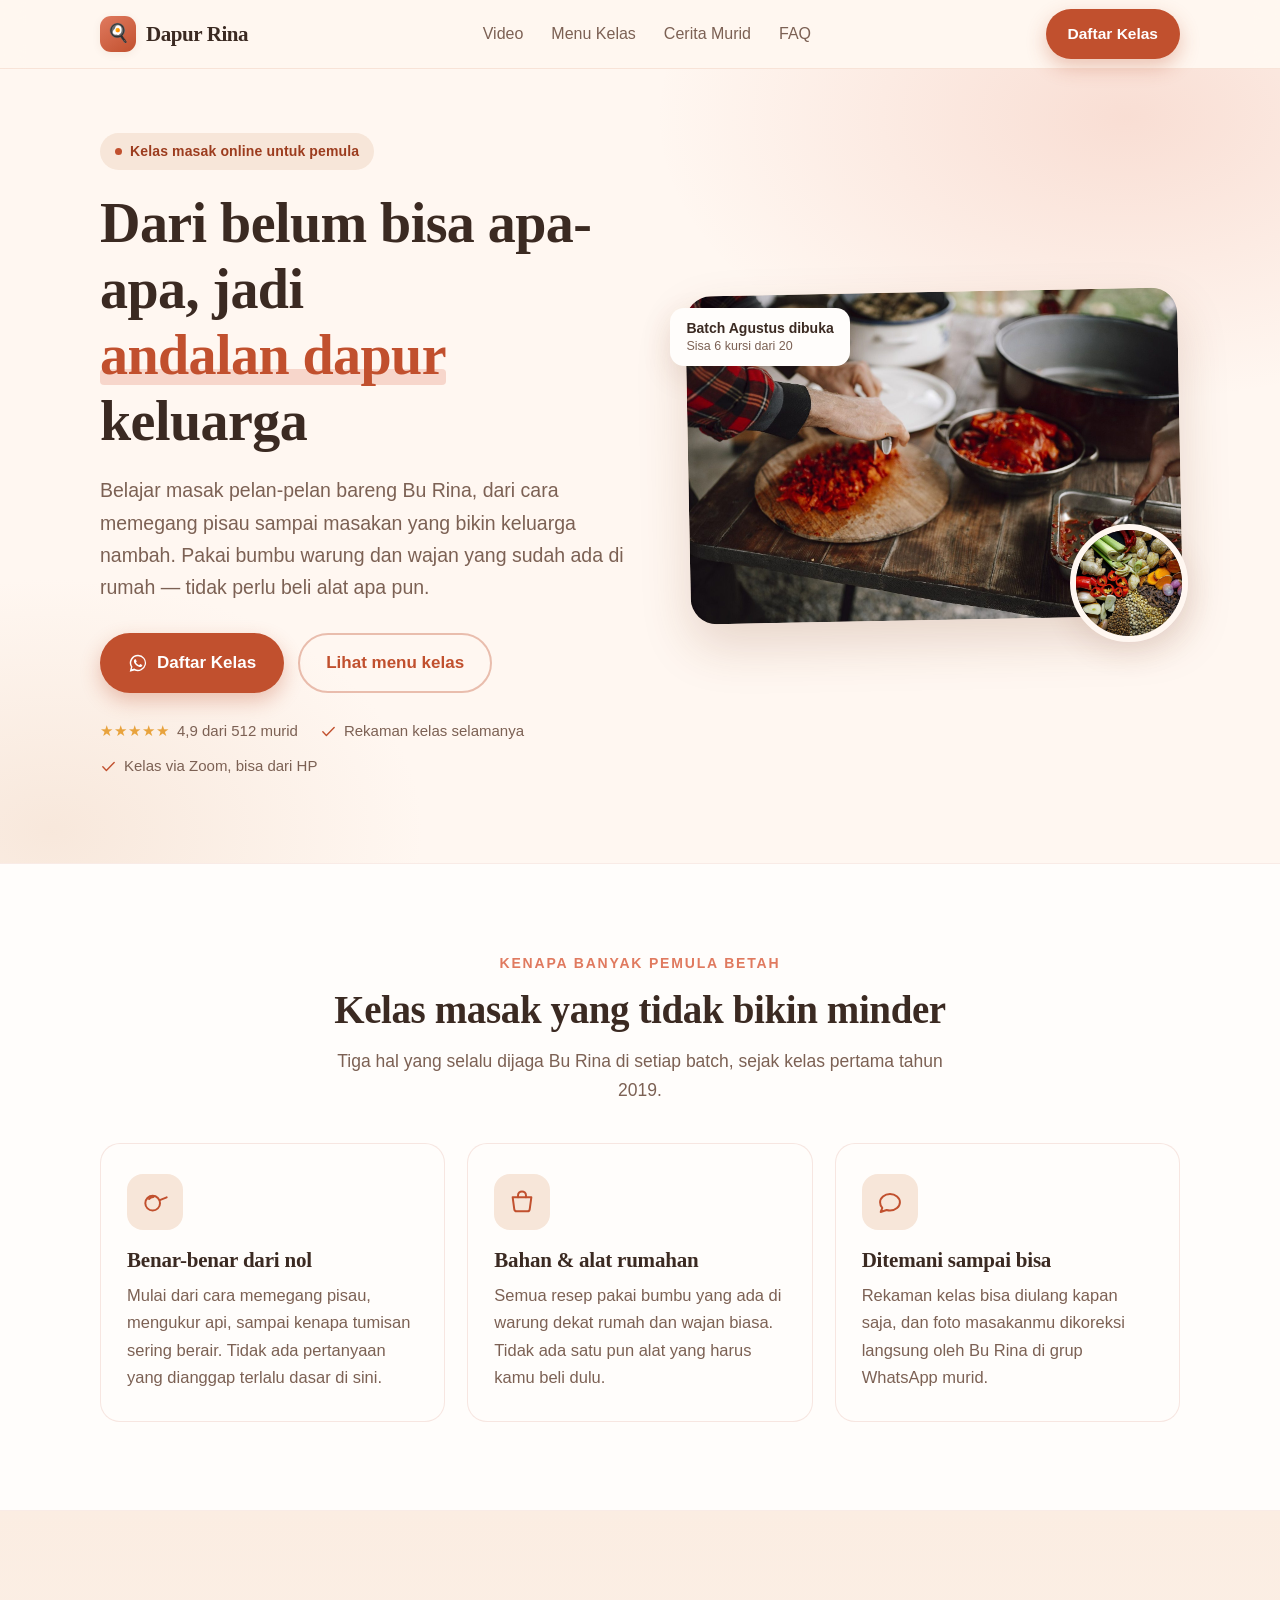
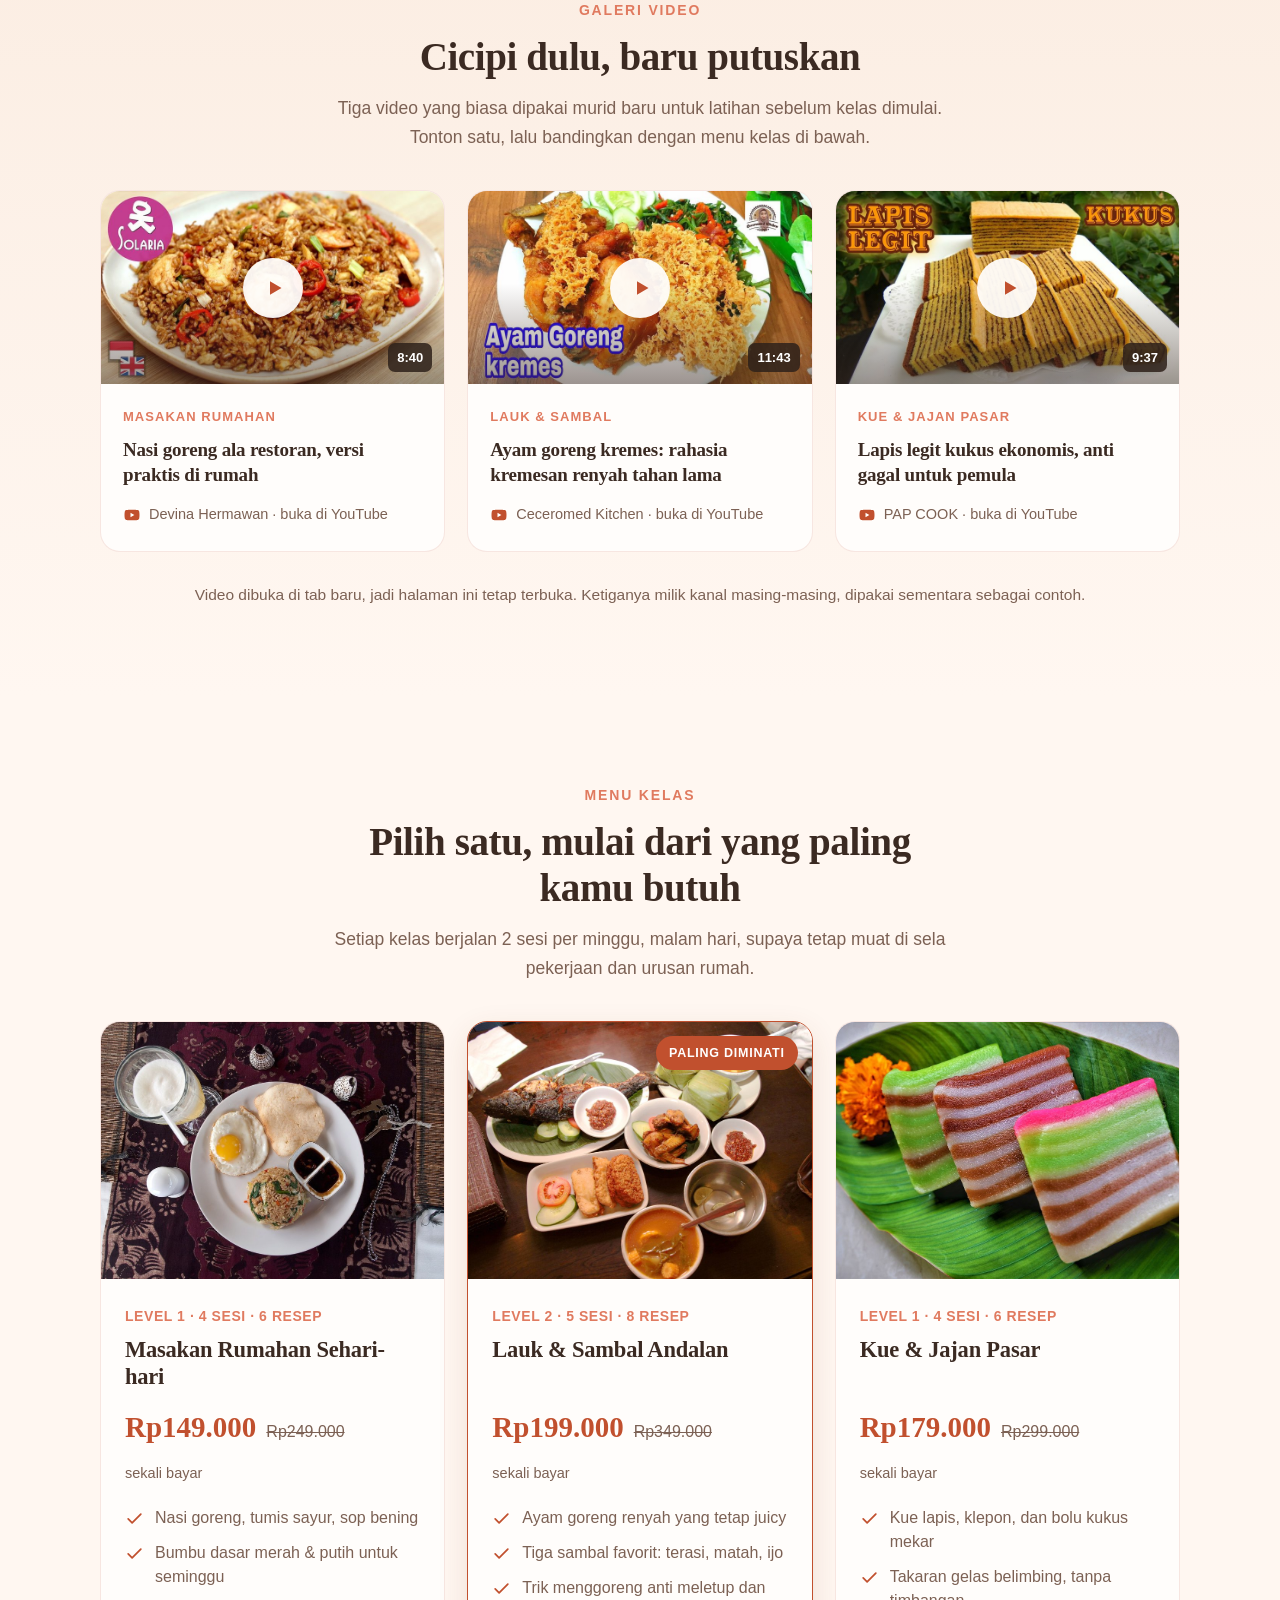
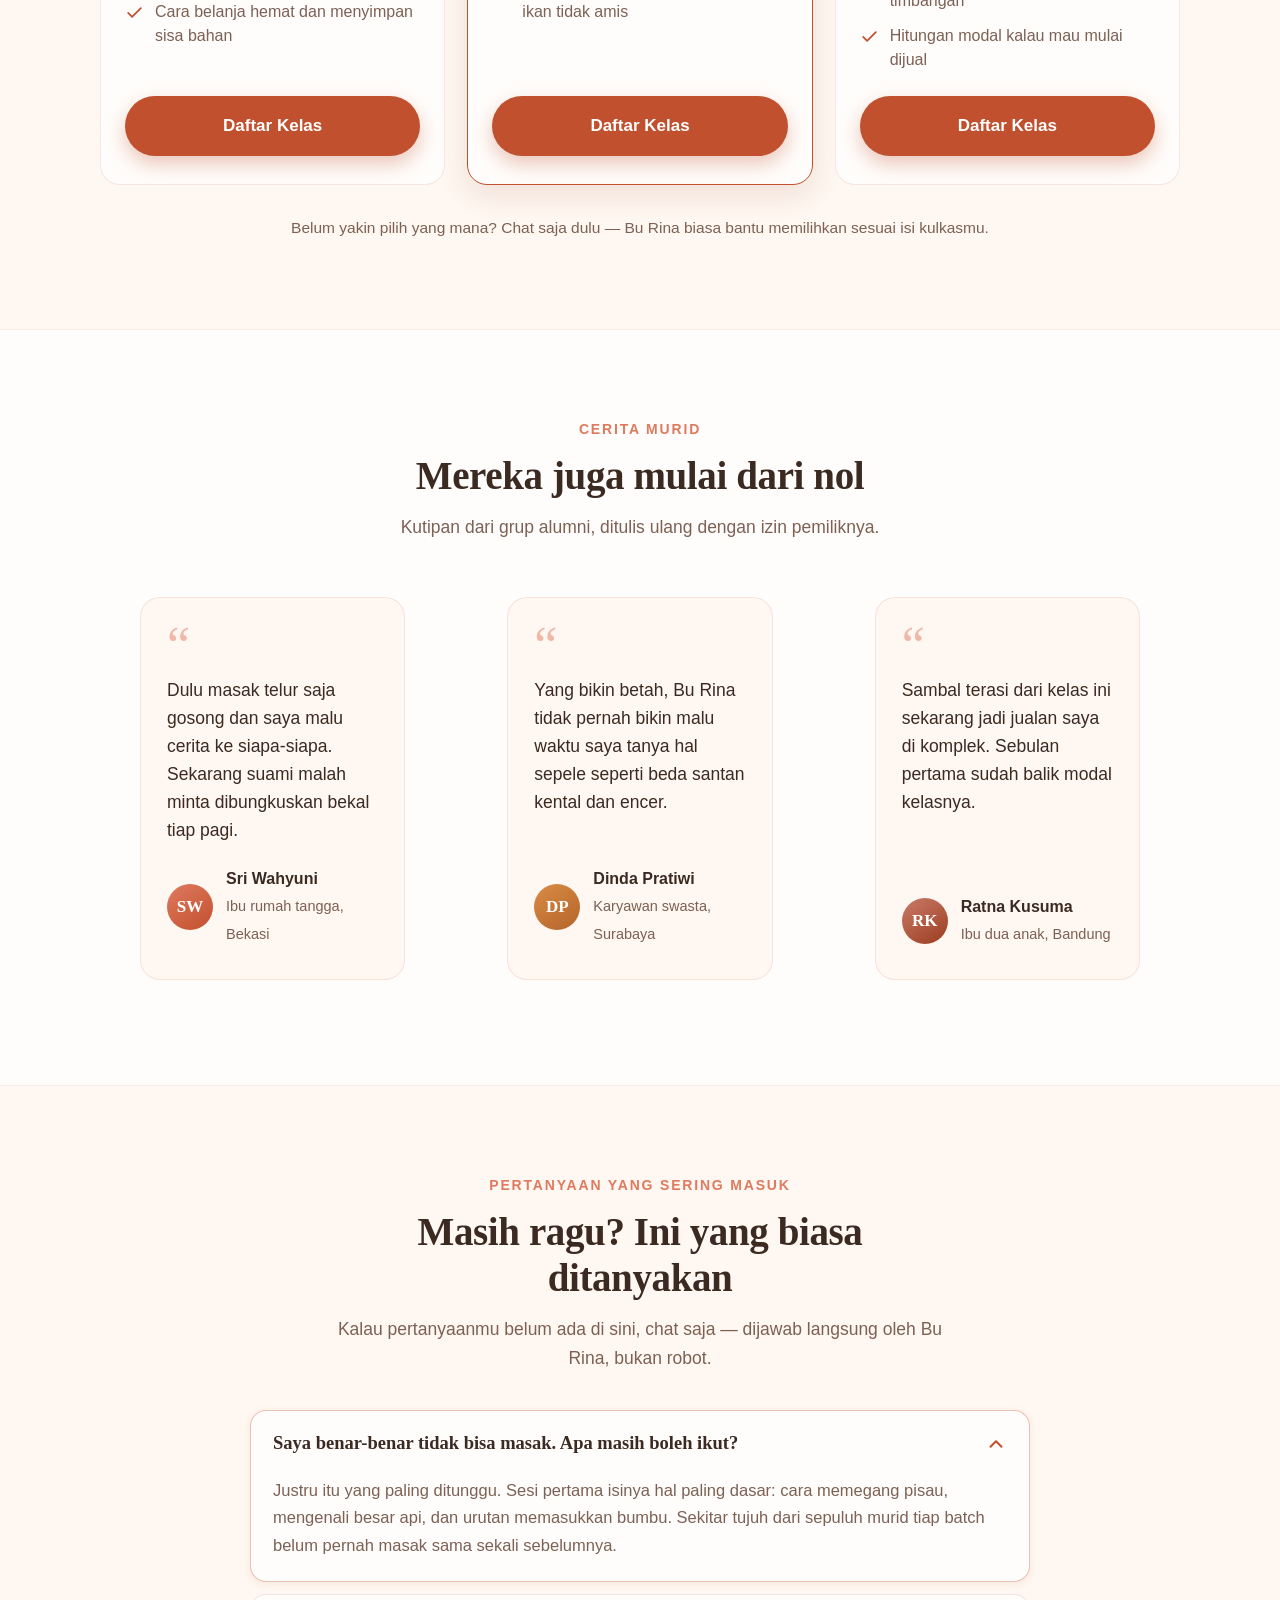
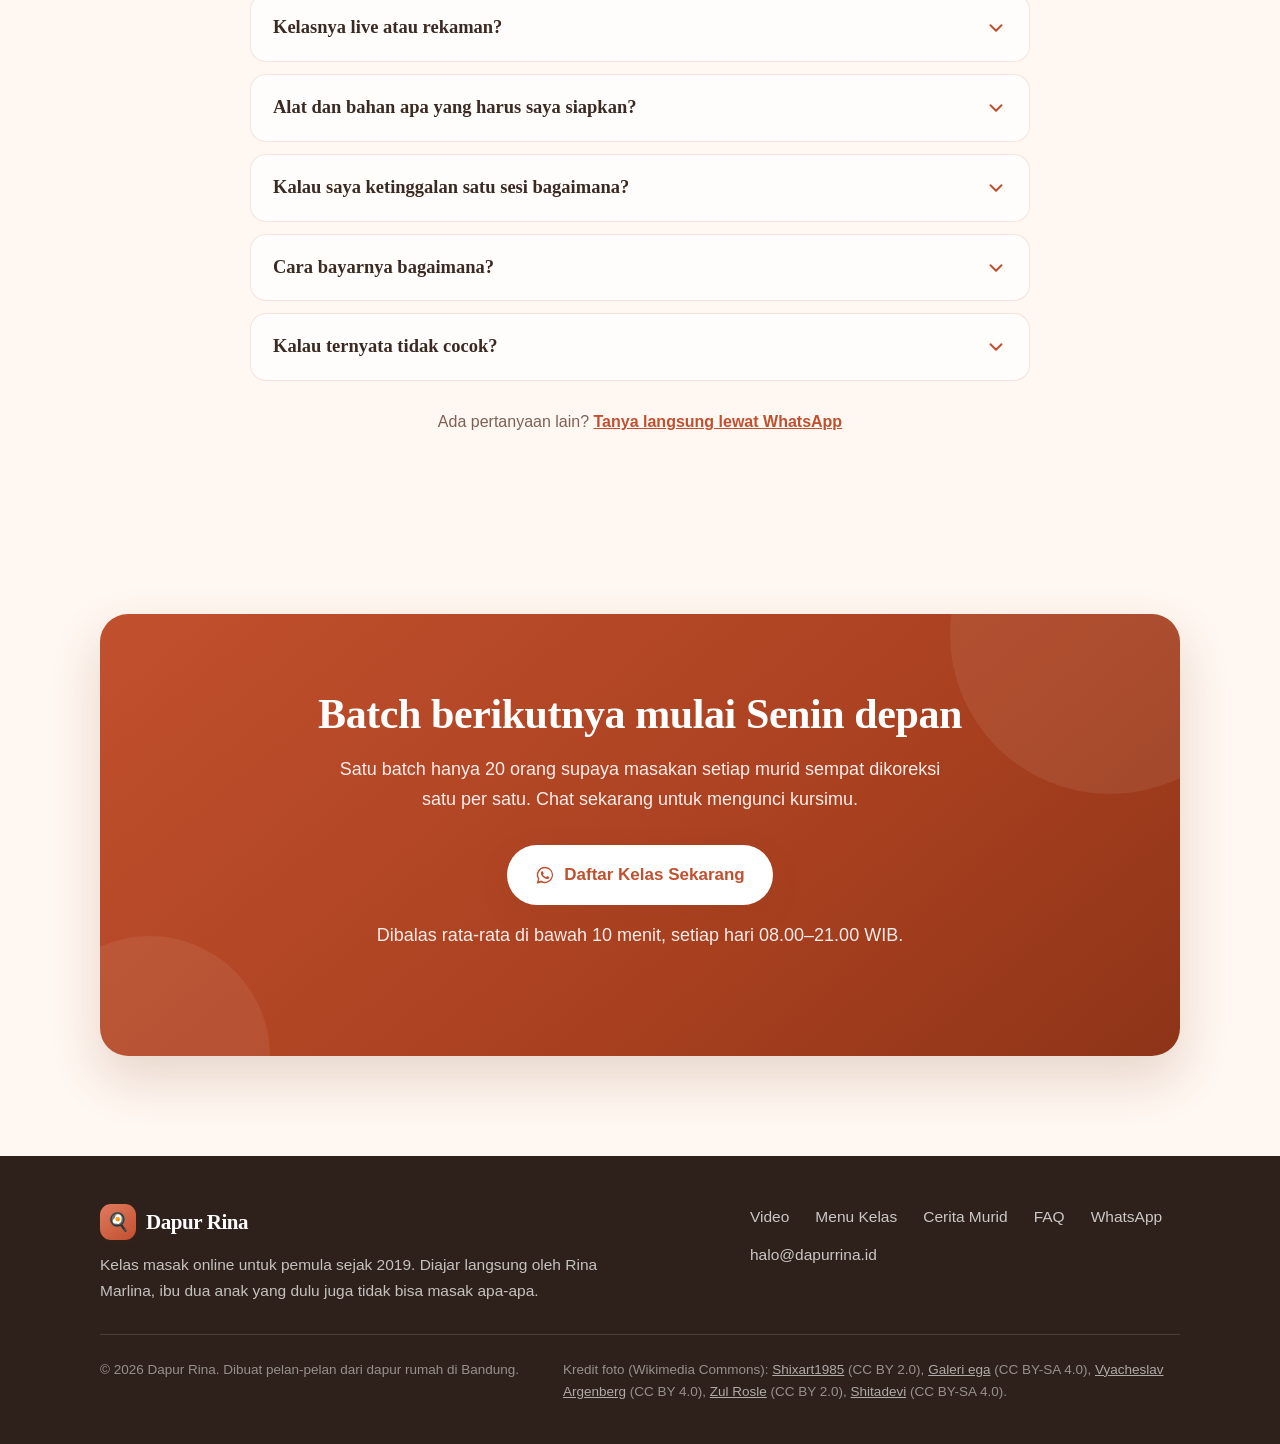
==== commit ae3fa8e3: "Sesi 2: tambah galeri video dan FAQ Dua section baru, ditempatkan mengikuti alur konversi halaman.  " ====
--- a/index.html
+++ b/index.html
@@ -227,6 +227,62 @@
   .who b{display:block;font-size:16px;font-weight:600}
   .who span{font-size:14.5px;color:var(--muted)}
 
+  /* ---------- Galeri video ---------- */
+  .galeri{background:linear-gradient(180deg,#FBEDE2 0%,var(--cream) 100%)}
+  .video-card{
+    display:flex;flex-direction:column;overflow:hidden;text-decoration:none;
+    background:var(--white);border:1px solid rgba(193,80,46,.13);
+    border-radius:var(--radius);
+    transition:transform .2s ease,box-shadow .2s ease
+  }
+  .video-card:hover{transform:translateY(-5px);box-shadow:var(--shadow-lg)}
+  .video-thumb{position:relative;aspect-ratio:16/9;background:var(--sand)}
+  .video-thumb img{width:100%;height:100%;object-fit:cover}
+  .video-thumb::after{
+    content:"";position:absolute;inset:0;
+    background:linear-gradient(180deg,rgba(59,42,34,0) 48%,rgba(59,42,34,.5))
+  }
+  .play{
+    position:absolute;left:50%;top:50%;translate:-50% -50%;z-index:1;
+    width:60px;height:60px;border-radius:50%;
+    background:rgba(255,253,251,.94);color:var(--terracotta);
+    display:grid;place-items:center;box-shadow:var(--shadow-md);
+    transition:transform .2s ease,background-color .2s ease
+  }
+  .play svg{width:24px;height:24px;margin-left:3px}
+  .video-card:hover .play{transform:scale(1.09);background:#fff}
+  .durasi{
+    position:absolute;right:12px;bottom:12px;z-index:1;
+    background:rgba(46,33,27,.85);color:#fff;
+    font-size:13px;font-weight:600;padding:4px 9px;border-radius:7px;
+    font-variant-numeric:tabular-nums
+  }
+  .video-body{display:flex;flex-direction:column;gap:9px;flex:1;padding:22px 22px 24px}
+  .video-tag{font-size:13px;font-weight:700;letter-spacing:.08em;text-transform:uppercase;color:var(--clay)}
+  .video-card h3{font-size:19px;line-height:1.36;color:var(--ink)}
+  .video-src{margin-top:auto;padding-top:6px;font-size:14.5px;color:var(--muted);display:flex;align-items:center;gap:8px}
+  .video-src svg{width:18px;height:18px;color:var(--terracotta);flex:none}
+
+  /* ---------- FAQ ---------- */
+  .faq{max-width:780px;margin-inline:auto;display:grid;gap:12px}
+  .faq details{
+    background:var(--white);border:1px solid rgba(193,80,46,.15);
+    border-radius:16px;transition:border-color .2s ease,box-shadow .2s ease
+  }
+  .faq details[open]{border-color:rgba(193,80,46,.34);box-shadow:var(--shadow-sm)}
+  .faq summary{
+    display:flex;align-items:center;justify-content:space-between;gap:18px;
+    padding:20px 22px;cursor:pointer;list-style:none;
+    font-family:Georgia,"Times New Roman",serif;font-size:18.5px;font-weight:700;line-height:1.4
+  }
+  .faq summary::-webkit-details-marker{display:none}
+  .faq summary:hover{color:var(--terracotta)}
+  .faq .chev{width:22px;height:22px;flex:none;color:var(--terracotta);transition:transform .2s ease}
+  .faq details[open] .chev{transform:rotate(180deg)}
+  .faq details p{padding:0 22px 22px;color:var(--muted);font-size:16.5px}
+  .faq-note{text-align:center;color:var(--muted);font-size:16px;margin-top:28px}
+  .faq-note a{color:var(--terracotta);font-weight:600}
+
   /* ---------- CTA penutup ---------- */
   .cta{padding:70px 0 78px}
   .cta-panel{
@@ -302,9 +358,10 @@
       Dapur Rina
     </a>
     <nav class="nav" aria-label="Navigasi utama">
-      <a href="#keunggulan">Kenapa di sini</a>
+      <a href="#video">Video</a>
       <a href="#kelas">Menu Kelas</a>
       <a href="#testimoni">Cerita Murid</a>
+      <a href="#faq">FAQ</a>
     </nav>
     <a class="btn btn-primary btn-sm header-cta" href="https://wa.me/6281234567890?text=Halo%20Bu%20Rina%2C%20saya%20mau%20daftar%20kelas%20masak%20online%20Dapur%20Rina.">
       Daftar Kelas
@@ -406,6 +463,80 @@
           <p>Rekaman kelas bisa diulang kapan saja, dan foto masakanmu dikoreksi langsung oleh Bu Rina di grup WhatsApp murid.</p>
         </article>
       </div>
+    </div>
+  </section>
+
+  <!-- ============ GALERI VIDEO ============ -->
+  <section class="section galeri" id="video">
+    <div class="wrap">
+      <div class="section-head center">
+        <span class="kicker">Galeri video</span>
+        <h2>Cicipi dulu, baru putuskan</h2>
+        <p>Tiga video yang biasa dipakai murid baru untuk latihan sebelum kelas dimulai. Tonton satu, lalu bandingkan dengan menu kelas di bawah.</p>
+      </div>
+
+      <div class="grid-3">
+
+        <a class="video-card" href="https://www.youtube.com/watch?v=Js9FXCkn798" target="_blank" rel="noopener">
+          <div class="video-thumb">
+            <img src="assets/video-nasi-goreng.jpg" width="800" height="450" loading="lazy"
+                 alt="Cuplikan video resep nasi goreng ala restoran">
+            <span class="play" aria-hidden="true">
+              <svg viewBox="0 0 24 24" fill="currentColor"><path d="M8 5.2v13.6L19.5 12 8 5.2Z"/></svg>
+            </span>
+            <span class="durasi">8:40</span>
+          </div>
+          <div class="video-body">
+            <span class="video-tag">Masakan rumahan</span>
+            <h3>Nasi goreng ala restoran, versi praktis di rumah</h3>
+            <span class="video-src">
+              <svg viewBox="0 0 24 24" fill="currentColor" aria-hidden="true"><path d="M21.6 7.2a2.5 2.5 0 0 0-1.75-1.77C18.3 5 12 5 12 5s-6.3 0-7.85.43A2.5 2.5 0 0 0 2.4 7.2 26 26 0 0 0 2 12a26 26 0 0 0 .4 4.8 2.5 2.5 0 0 0 1.75 1.77C5.7 19 12 19 12 19s6.3 0 7.85-.43a2.5 2.5 0 0 0 1.75-1.77A26 26 0 0 0 22 12a26 26 0 0 0-.4-4.8ZM10 15V9l5.2 3L10 15Z"/></svg>
+              Devina Hermawan · buka di YouTube
+            </span>
+          </div>
+        </a>
+
+        <a class="video-card" href="https://www.youtube.com/watch?v=fPXOjA5UlzQ" target="_blank" rel="noopener">
+          <div class="video-thumb">
+            <img src="assets/video-ayam-kremes.jpg" width="800" height="450" loading="lazy"
+                 alt="Cuplikan video resep ayam goreng kremes">
+            <span class="play" aria-hidden="true">
+              <svg viewBox="0 0 24 24" fill="currentColor"><path d="M8 5.2v13.6L19.5 12 8 5.2Z"/></svg>
+            </span>
+            <span class="durasi">11:43</span>
+          </div>
+          <div class="video-body">
+            <span class="video-tag">Lauk &amp; sambal</span>
+            <h3>Ayam goreng kremes: rahasia kremesan renyah tahan lama</h3>
+            <span class="video-src">
+              <svg viewBox="0 0 24 24" fill="currentColor" aria-hidden="true"><path d="M21.6 7.2a2.5 2.5 0 0 0-1.75-1.77C18.3 5 12 5 12 5s-6.3 0-7.85.43A2.5 2.5 0 0 0 2.4 7.2 26 26 0 0 0 2 12a26 26 0 0 0 .4 4.8 2.5 2.5 0 0 0 1.75 1.77C5.7 19 12 19 12 19s6.3 0 7.85-.43a2.5 2.5 0 0 0 1.75-1.77A26 26 0 0 0 22 12a26 26 0 0 0-.4-4.8ZM10 15V9l5.2 3L10 15Z"/></svg>
+              Ceceromed Kitchen · buka di YouTube
+            </span>
+          </div>
+        </a>
+
+        <a class="video-card" href="https://www.youtube.com/watch?v=isZYKGxRz5g" target="_blank" rel="noopener">
+          <div class="video-thumb">
+            <img src="assets/video-kue-lapis.jpg" width="800" height="450" loading="lazy"
+                 alt="Cuplikan video resep lapis legit kukus">
+            <span class="play" aria-hidden="true">
+              <svg viewBox="0 0 24 24" fill="currentColor"><path d="M8 5.2v13.6L19.5 12 8 5.2Z"/></svg>
+            </span>
+            <span class="durasi">9:37</span>
+          </div>
+          <div class="video-body">
+            <span class="video-tag">Kue &amp; jajan pasar</span>
+            <h3>Lapis legit kukus ekonomis, anti gagal untuk pemula</h3>
+            <span class="video-src">
+              <svg viewBox="0 0 24 24" fill="currentColor" aria-hidden="true"><path d="M21.6 7.2a2.5 2.5 0 0 0-1.75-1.77C18.3 5 12 5 12 5s-6.3 0-7.85.43A2.5 2.5 0 0 0 2.4 7.2 26 26 0 0 0 2 12a26 26 0 0 0 .4 4.8 2.5 2.5 0 0 0 1.75 1.77C5.7 19 12 19 12 19s6.3 0 7.85-.43a2.5 2.5 0 0 0 1.75-1.77A26 26 0 0 0 22 12a26 26 0 0 0-.4-4.8ZM10 15V9l5.2 3L10 15Z"/></svg>
+              PAP COOK · buka di YouTube
+            </span>
+          </div>
+        </a>
+
+      </div>
+
+      <p class="kelas-note">Video dibuka di tab baru, jadi halaman ini tetap terbuka. Ketiganya milik kanal masing-masing, dipakai sementara sebagai contoh.</p>
     </div>
   </section>
 
@@ -533,6 +664,71 @@
     </div>
   </section>
 
+  <!-- ============ FAQ ============ -->
+  <section class="section" id="faq">
+    <div class="wrap">
+      <div class="section-head center">
+        <span class="kicker">Pertanyaan yang sering masuk</span>
+        <h2>Masih ragu? Ini yang biasa ditanyakan</h2>
+        <p>Kalau pertanyaanmu belum ada di sini, chat saja — dijawab langsung oleh Bu Rina, bukan robot.</p>
+      </div>
+
+      <div class="faq">
+
+        <details open>
+          <summary>
+            Saya benar-benar tidak bisa masak. Apa masih boleh ikut?
+            <svg class="chev" viewBox="0 0 24 24" fill="none" stroke="currentColor" stroke-width="2.2" stroke-linecap="round" stroke-linejoin="round" aria-hidden="true"><path d="m6 9 6 6 6-6"/></svg>
+          </summary>
+          <p>Justru itu yang paling ditunggu. Sesi pertama isinya hal paling dasar: cara memegang pisau, mengenali besar api, dan urutan memasukkan bumbu. Sekitar tujuh dari sepuluh murid tiap batch belum pernah masak sama sekali sebelumnya.</p>
+        </details>
+
+        <details>
+          <summary>
+            Kelasnya live atau rekaman?
+            <svg class="chev" viewBox="0 0 24 24" fill="none" stroke="currentColor" stroke-width="2.2" stroke-linecap="round" stroke-linejoin="round" aria-hidden="true"><path d="m6 9 6 6 6-6"/></svg>
+          </summary>
+          <p>Live lewat Zoom, dua sesi per minggu di malam hari, jadi masih muat setelah jam kerja. Semua sesi tetap direkam dan link rekamannya dikirim maksimal sehari setelah kelas — bisa diulang kapan pun tanpa batas waktu.</p>
+        </details>
+
+        <details>
+          <summary>
+            Alat dan bahan apa yang harus saya siapkan?
+            <svg class="chev" viewBox="0 0 24 24" fill="none" stroke="currentColor" stroke-width="2.2" stroke-linecap="round" stroke-linejoin="round" aria-hidden="true"><path d="m6 9 6 6 6-6"/></svg>
+          </summary>
+          <p>Cukup wajan atau panci yang sudah ada di rumah, satu pisau, dan talenan. Tidak ada alat khusus yang harus dibeli. Daftar bahan tiap sesi dikirim dua hari sebelumnya, dan belanjanya dirancang di kisaran Rp30.000 sekali masak.</p>
+        </details>
+
+        <details>
+          <summary>
+            Kalau saya ketinggalan satu sesi bagaimana?
+            <svg class="chev" viewBox="0 0 24 24" fill="none" stroke="currentColor" stroke-width="2.2" stroke-linecap="round" stroke-linejoin="round" aria-hidden="true"><path d="m6 9 6 6 6-6"/></svg>
+          </summary>
+          <p>Tinggal tonton rekamannya, lalu kirim foto hasil masakanmu ke grup untuk dikoreksi seperti biasa. Kalau ketinggalan lebih dari dua sesi, kamu boleh mengulang sesi itu di batch berikutnya tanpa bayar lagi.</p>
+        </details>
+
+        <details>
+          <summary>
+            Cara bayarnya bagaimana?
+            <svg class="chev" viewBox="0 0 24 24" fill="none" stroke="currentColor" stroke-width="2.2" stroke-linecap="round" stroke-linejoin="round" aria-hidden="true"><path d="m6 9 6 6 6-6"/></svg>
+          </summary>
+          <p>Transfer bank atau e-wallet, sekali bayar untuk seluruh kelas. Tidak ada biaya bulanan dan tidak ada tagihan otomatis. Konfirmasi pembayaran dan link Zoom-nya diurus lewat WhatsApp.</p>
+        </details>
+
+        <details>
+          <summary>
+            Kalau ternyata tidak cocok?
+            <svg class="chev" viewBox="0 0 24 24" fill="none" stroke="currentColor" stroke-width="2.2" stroke-linecap="round" stroke-linejoin="round" aria-hidden="true"><path d="m6 9 6 6 6-6"/></svg>
+          </summary>
+          <p>Ikuti dulu sesi pertama. Kalau setelah itu kamu merasa kelasnya tidak cocok, chat Bu Rina dan uangnya dikembalikan penuh — tanpa perlu menjelaskan panjang lebar.</p>
+        </details>
+
+      </div>
+
+      <p class="faq-note">Ada pertanyaan lain? <a href="https://wa.me/6281234567890?text=Halo%20Bu%20Rina%2C%20saya%20mau%20tanya%20soal%20kelas%20masak.">Tanya langsung lewat WhatsApp</a></p>
+    </div>
+  </section>
+
   <!-- ============ CTA PENUTUP ============ -->
   <section class="cta">
     <div class="wrap">
@@ -559,9 +755,10 @@
       </div>
       <div>
         <div class="footer-links">
-          <a href="#keunggulan">Kenapa di sini</a>
+          <a href="#video">Video</a>
           <a href="#kelas">Menu Kelas</a>
           <a href="#testimoni">Cerita Murid</a>
+          <a href="#faq">FAQ</a>
           <a href="https://wa.me/6281234567890?text=Halo%20Bu%20Rina%2C%20saya%20mau%20tanya%20soal%20kelas%20masak.">WhatsApp</a>
           <a href="mailto:halo@dapurrina.id">halo@dapurrina.id</a>
         </div>
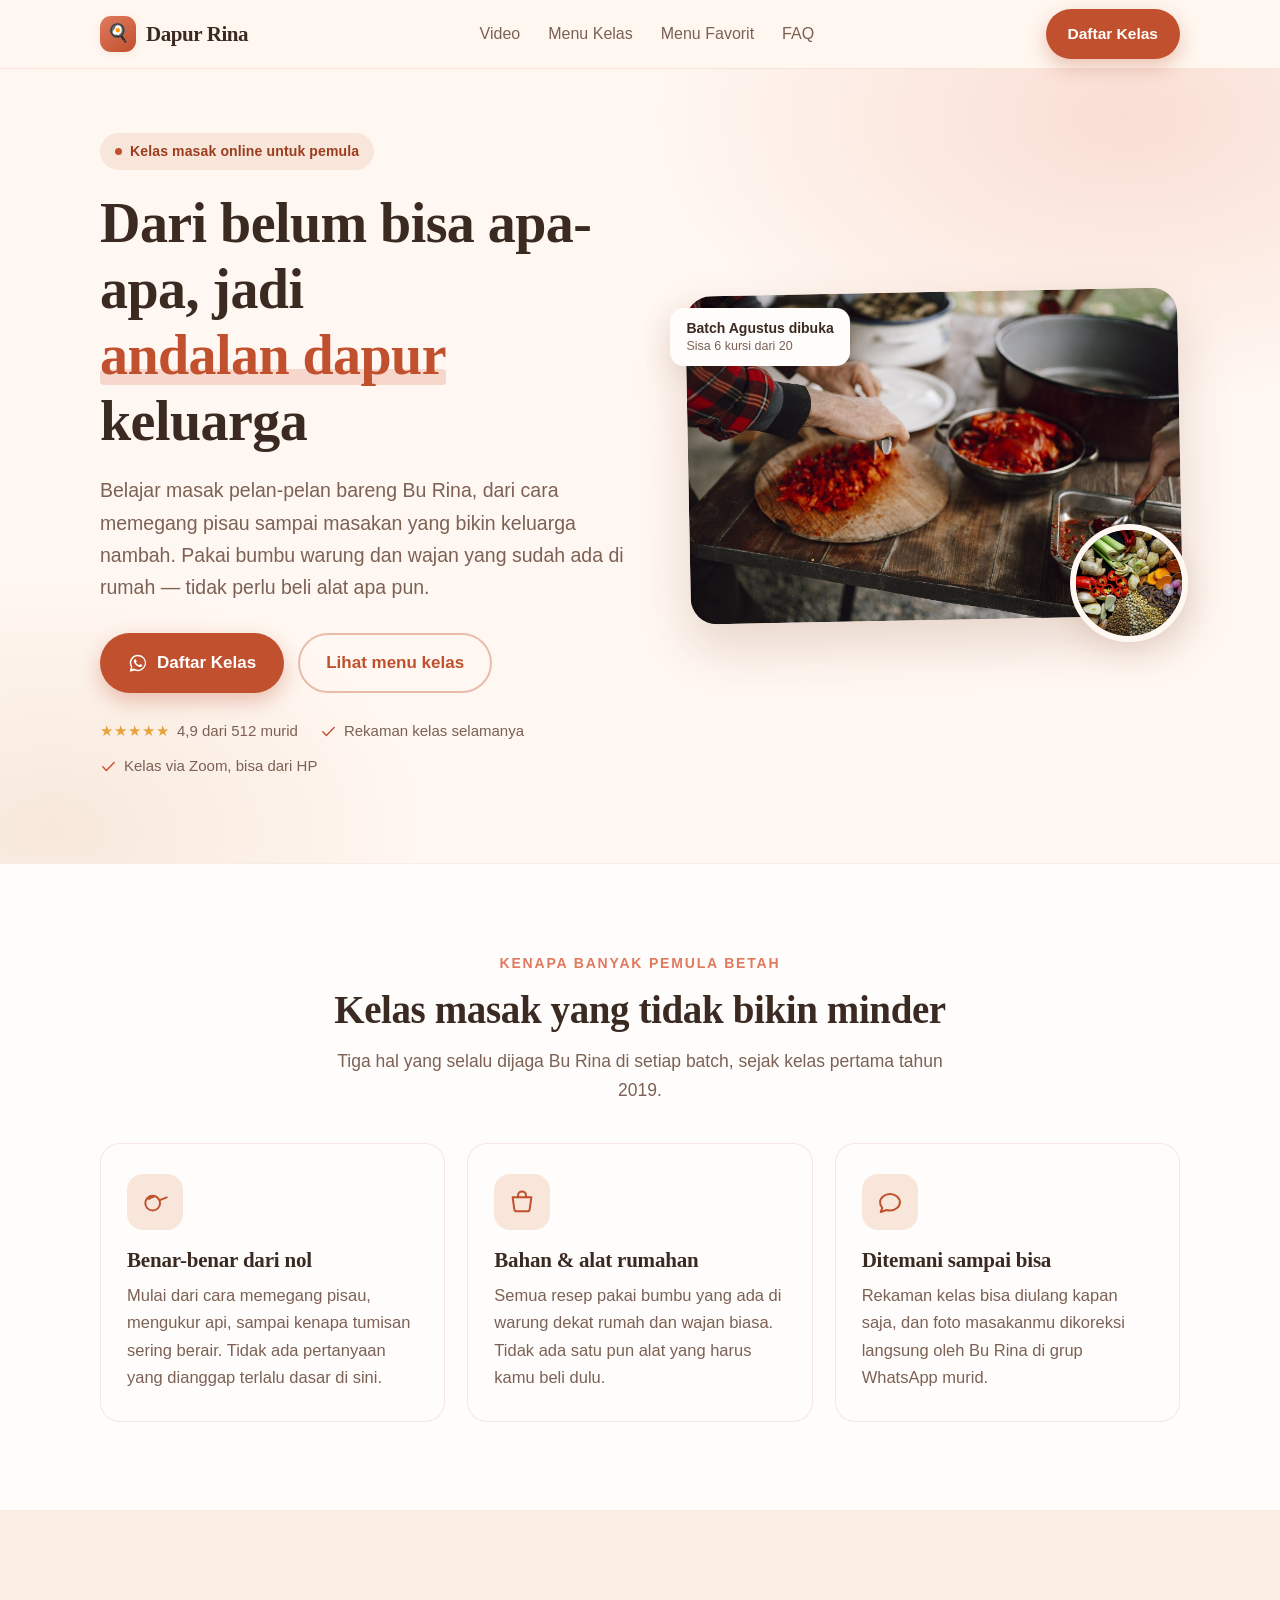
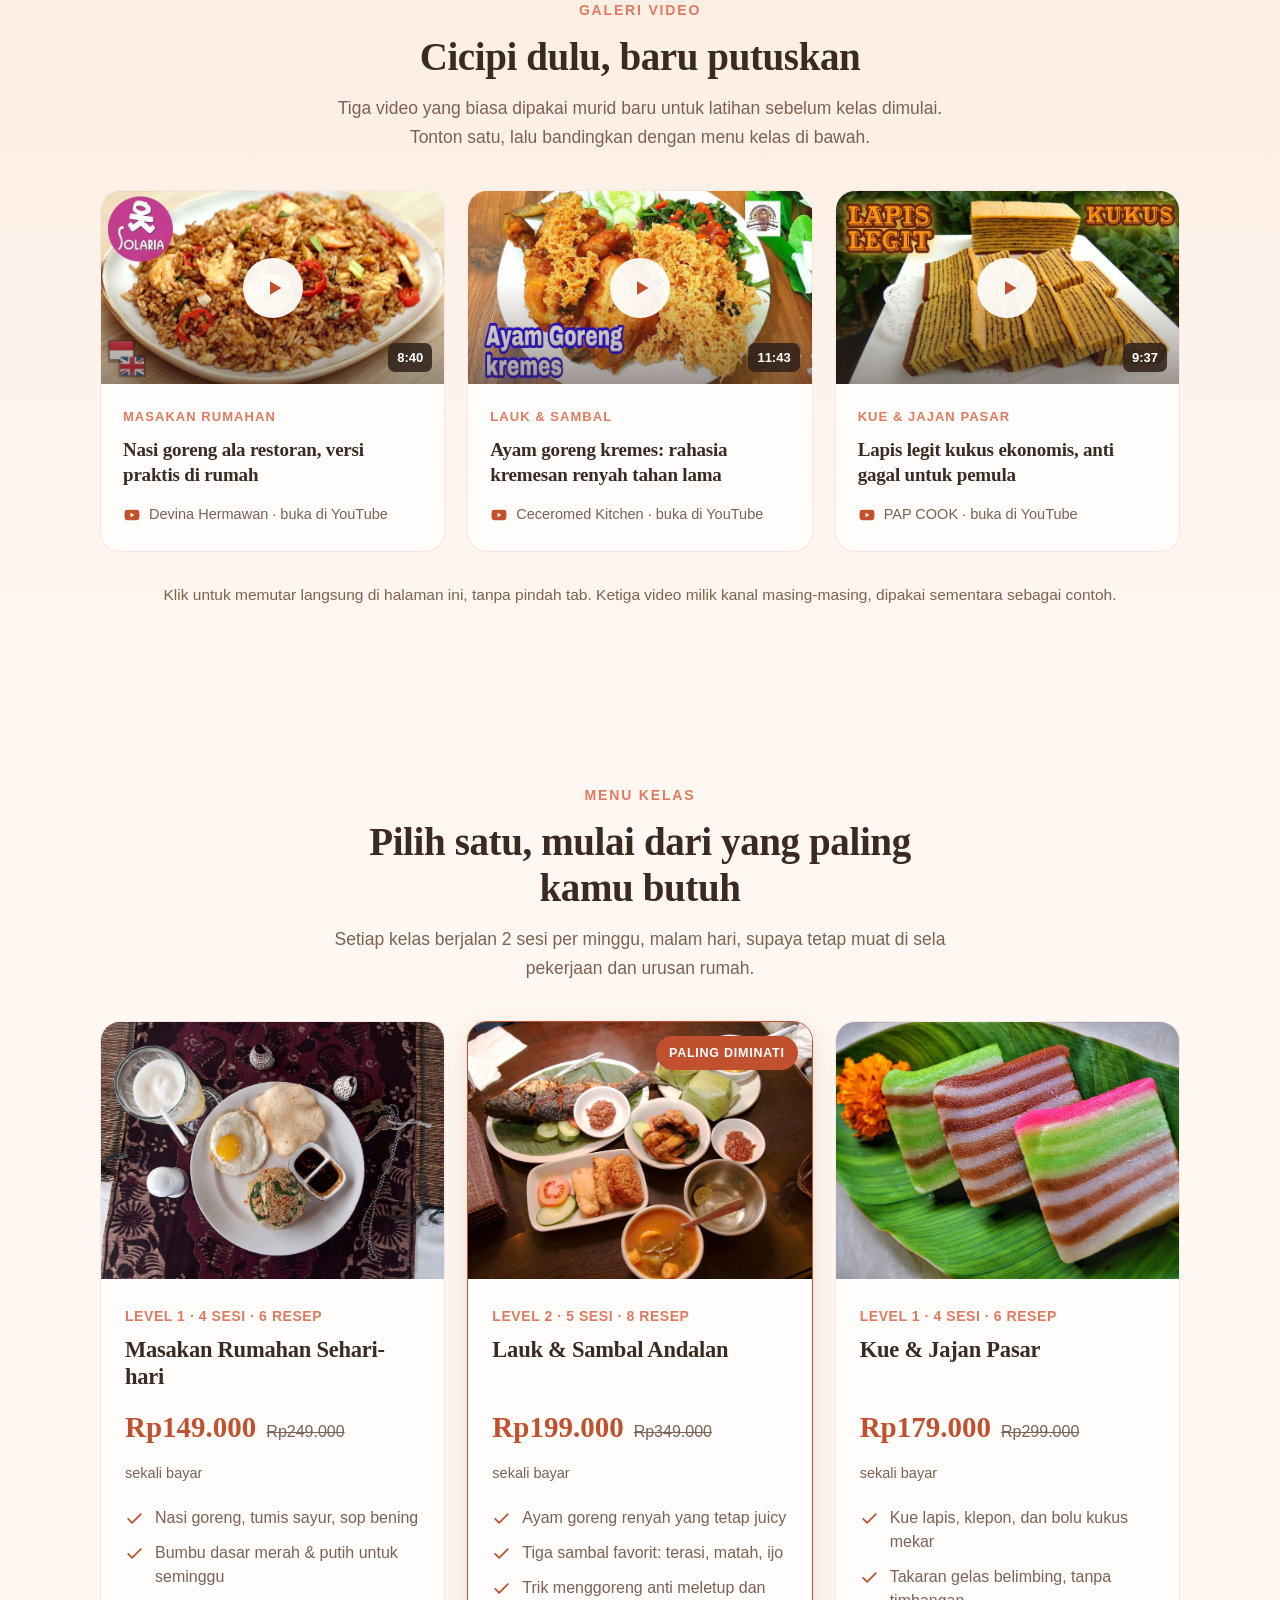
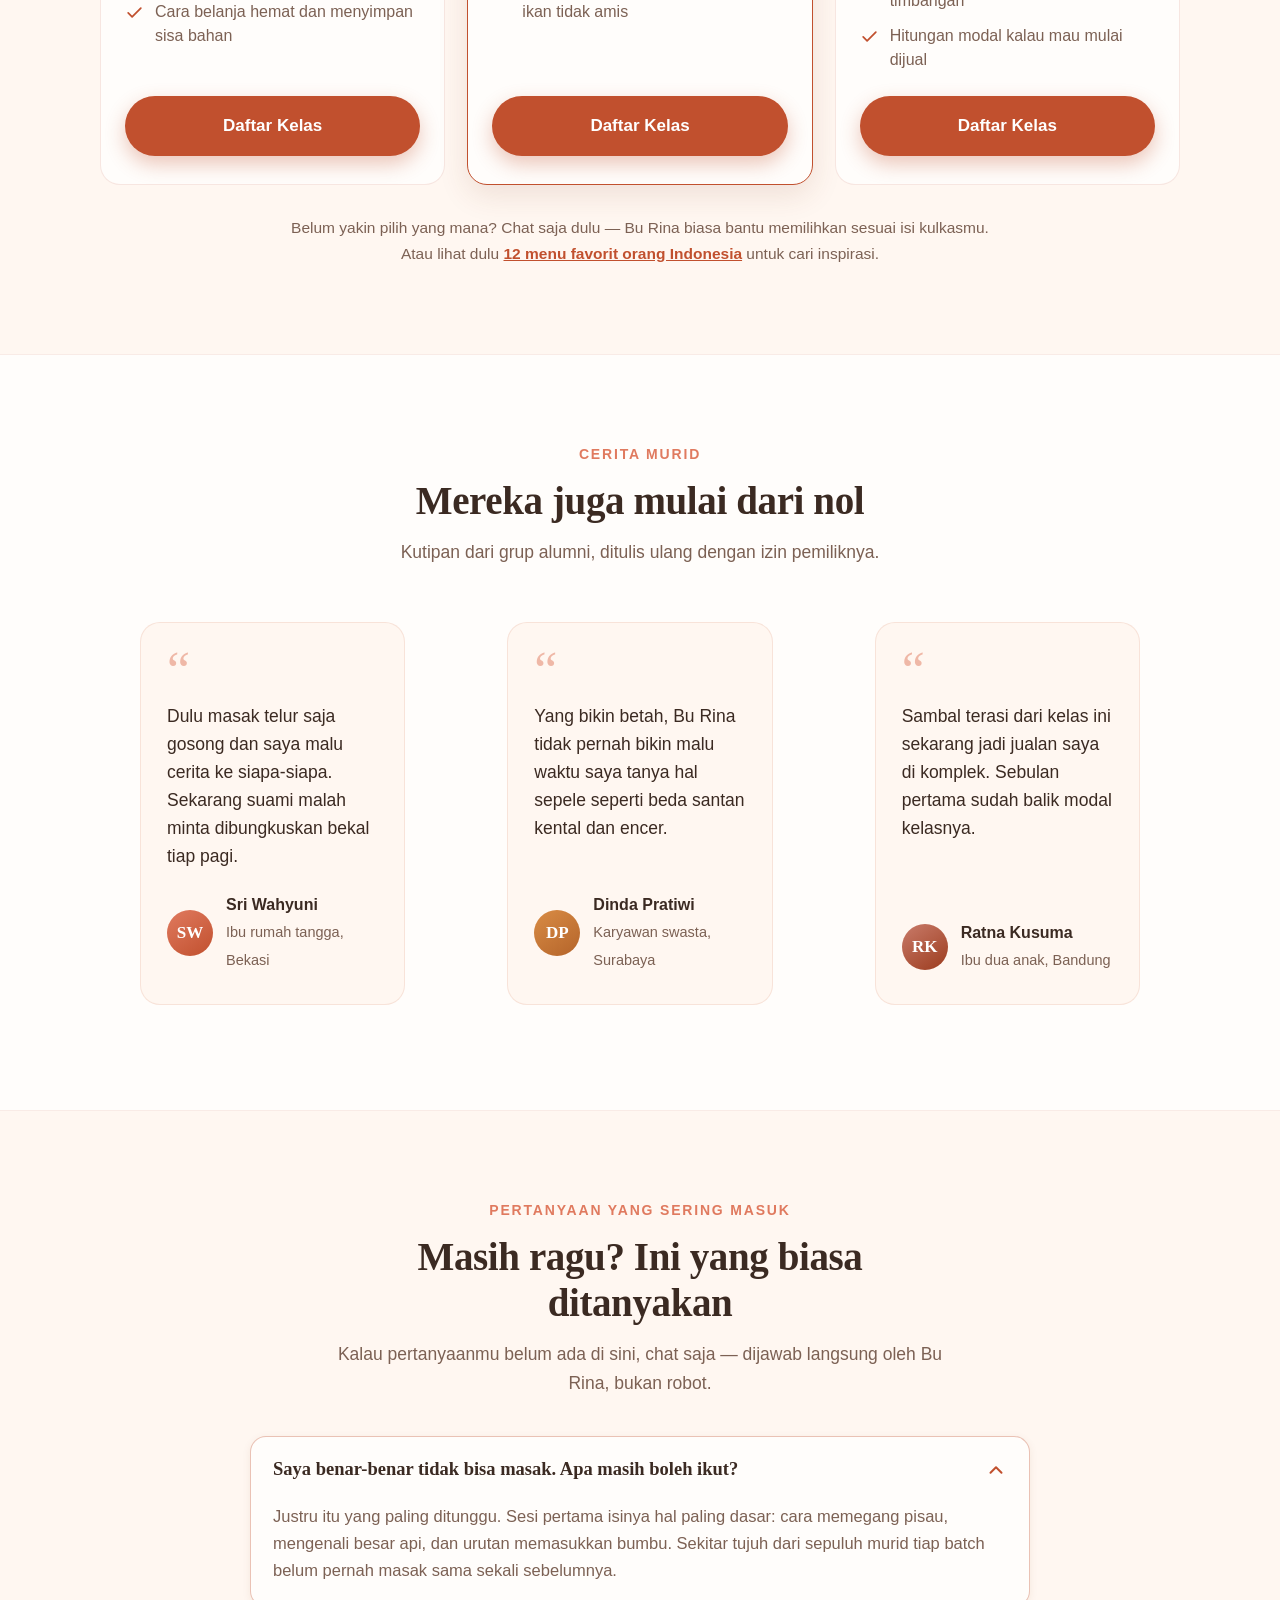
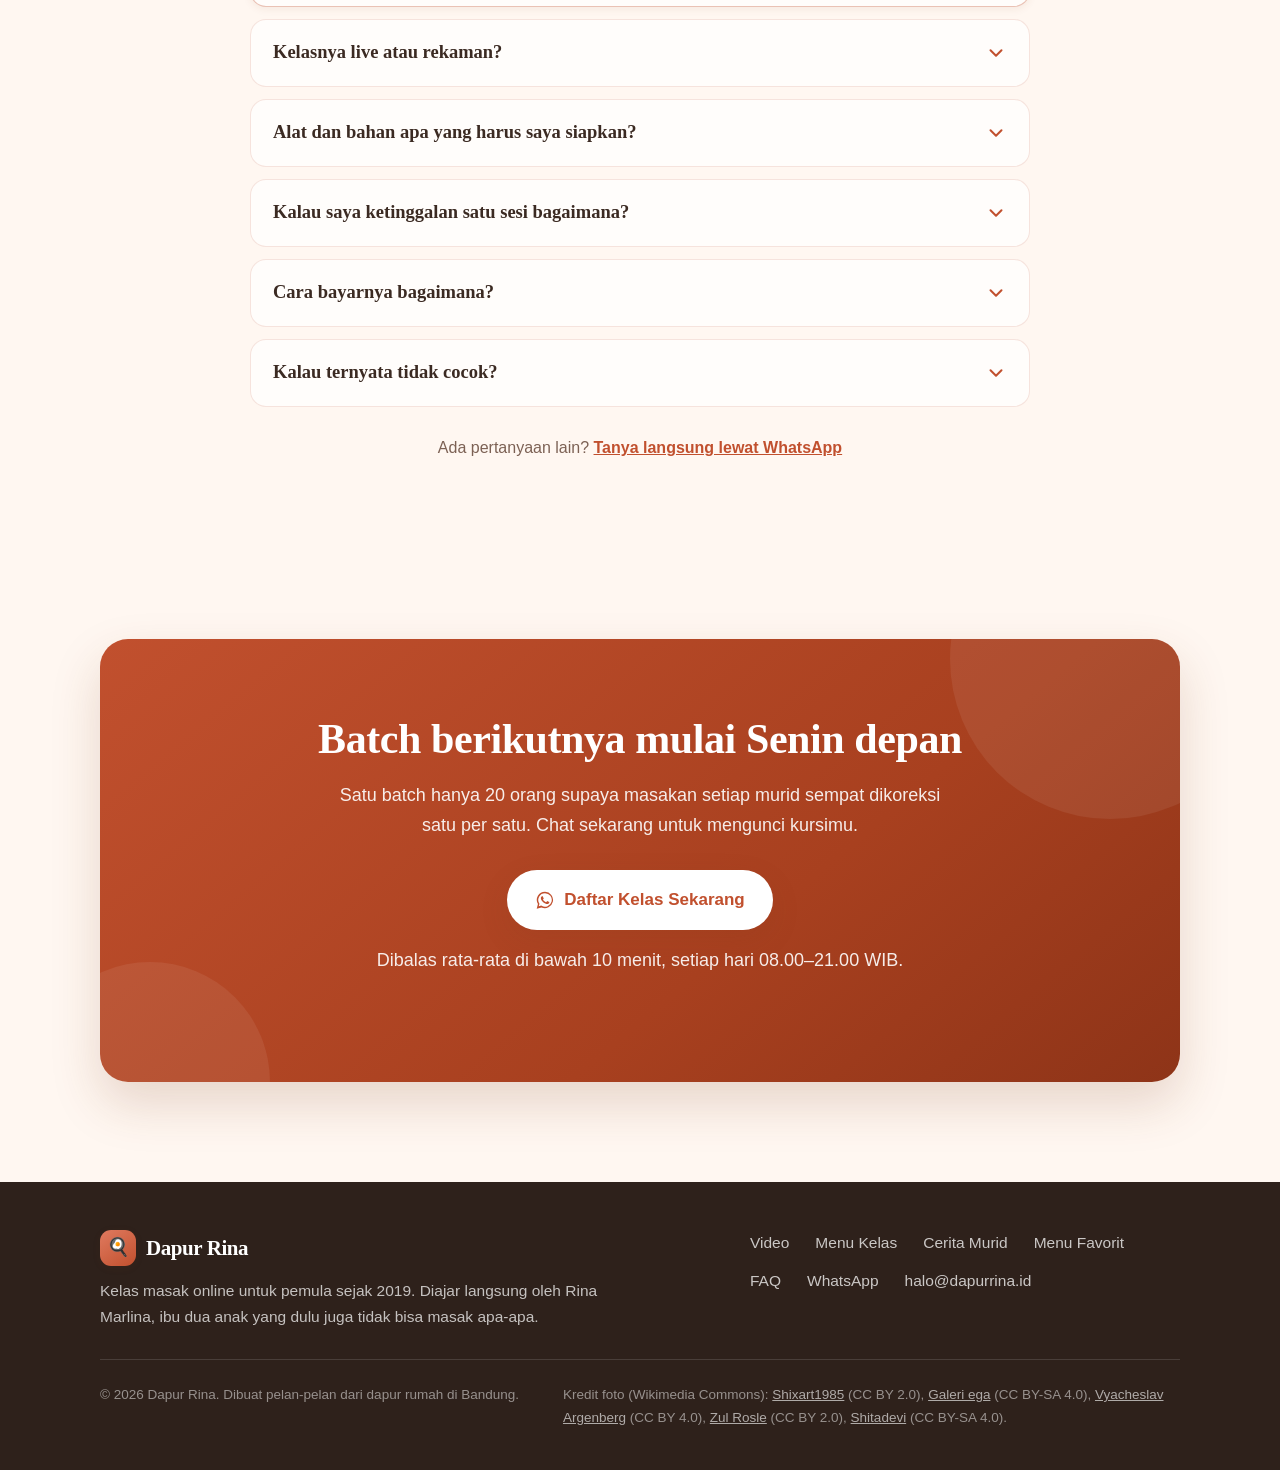
==== commit a00e5db4: "Sesi 3: halaman menu favorit + interaksi + pisah CSS/JS Tiga pekerjaan sekaligus: halaman kedua, lap" ====
--- a/index.html
+++ b/index.html
@@ -18,336 +18,21 @@
   1. Nomor WhatsApp — cari "6281234567890" (ada di 8 tautan),
      ganti semua dengan nomor asli, format 62xxx tanpa "+" dan tanpa "0".
   2. Harga, nama kelas, dan testimoni — semuanya contoh.
-  3. Foto di folder assets/ berlisensi Creative Commons (kredit ada
+  3. Video di galeri: ganti data-yt, href, dan thumbnail-nya.
+  4. Foto di folder assets/ berlisensi Creative Commons (kredit ada
      di footer). Kalau sudah punya foto masakan sendiri, timpa saja
      file-nya dengan nama yang sama.
   ================================================================
 -->
 
-<style>
-  :root{
-    --terracotta:#C1502E;
-    --terracotta-dark:#9C3C1E;
-    --clay:#E07A5F;
-    --cream:#FFF7F1;
-    --sand:#F7E6D9;
-    --ink:#3B2A22;
-    --muted:#7C6154;
-    --white:#FFFDFB;
-    --shadow-sm:0 2px 8px rgba(122,60,30,.08);
-    --shadow-md:0 10px 30px rgba(122,60,30,.12);
-    --shadow-lg:0 22px 50px rgba(122,60,30,.18);
-    --radius:20px;
-    --wrap:1120px;
-  }
-
-  *,*::before,*::after{box-sizing:border-box}
-  html{scroll-behavior:smooth}
-  body{
-    margin:0;
-    background:var(--cream);
-    color:var(--ink);
-    font:400 17px/1.65 -apple-system,BlinkMacSystemFont,"Segoe UI",Roboto,"Helvetica Neue",Arial,sans-serif;
-    -webkit-font-smoothing:antialiased;
-    overflow-x:hidden;
-  }
-  h1,h2,h3{font-family:Georgia,"Times New Roman",serif;font-weight:700;line-height:1.18;letter-spacing:-.01em;margin:0}
-  p{margin:0}
-  img{max-width:100%;height:auto;display:block}
-  a{color:inherit}
-
-  .wrap{width:100%;max-width:var(--wrap);margin-inline:auto;padding-inline:20px}
-  section{scroll-margin-top:84px}
-
-  /* ---------- Tombol ---------- */
-  .btn{
-    display:inline-flex;align-items:center;justify-content:center;gap:9px;
-    min-height:52px;padding:14px 26px;border-radius:999px;
-    font-size:17px;font-weight:600;text-decoration:none;
-    border:2px solid transparent;cursor:pointer;
-    transition:transform .18s ease,box-shadow .18s ease,background-color .18s ease;
-  }
-  .btn svg{width:20px;height:20px;flex:none}
-  .btn-primary{background:var(--terracotta);color:#fff;box-shadow:0 8px 20px rgba(193,80,46,.32)}
-  .btn-primary:hover{background:var(--terracotta-dark);transform:translateY(-2px);box-shadow:0 12px 26px rgba(193,80,46,.38)}
-  .btn-ghost{background:transparent;color:var(--terracotta);border-color:rgba(193,80,46,.35)}
-  .btn-ghost:hover{background:rgba(193,80,46,.07);transform:translateY(-2px)}
-  .btn-light{background:#fff;color:var(--terracotta);box-shadow:var(--shadow-md)}
-  .btn-light:hover{transform:translateY(-2px);box-shadow:var(--shadow-lg)}
-  .btn-sm{min-height:44px;padding:10px 20px;font-size:15.5px}
-  .btn-block{width:100%}
-  :focus-visible{outline:3px solid var(--clay);outline-offset:3px;border-radius:6px}
-
-  /* ---------- Header ---------- */
-  .site-header{
-    position:sticky;top:0;z-index:50;
-    background:rgba(255,247,241,.88);
-    backdrop-filter:saturate(180%) blur(12px);
-    -webkit-backdrop-filter:saturate(180%) blur(12px);
-    border-bottom:1px solid rgba(193,80,46,.12);
-  }
-  .header-inner{display:flex;align-items:center;justify-content:space-between;gap:16px;height:68px}
-  .brand{display:flex;align-items:center;gap:10px;font-family:Georgia,serif;font-size:21px;font-weight:700;text-decoration:none;letter-spacing:-.02em}
-  .brand-mark{
-    width:36px;height:36px;border-radius:11px;flex:none;
-    background:linear-gradient(145deg,var(--clay),var(--terracotta));
-    display:grid;place-items:center;font-size:18px;box-shadow:var(--shadow-sm)
-  }
-  .nav{display:none;gap:28px;font-size:16px}
-  .nav a{text-decoration:none;color:var(--muted);font-weight:500;padding-block:6px}
-  .nav a:hover{color:var(--terracotta)}
-  .header-cta{display:none}
-
-  /* ---------- Hero ---------- */
-  .hero{position:relative;padding:44px 0 56px}
-  .hero::before{
-    content:"";position:absolute;inset:0;z-index:-1;
-    background:
-      radial-gradient(760px 460px at 88% 6%,rgba(224,122,95,.20),transparent 62%),
-      radial-gradient(620px 420px at 4% 96%,rgba(247,230,217,.9),transparent 60%);
-  }
-  .hero-grid{display:grid;gap:40px;align-items:center}
-  .eyebrow{
-    display:inline-flex;align-items:center;gap:8px;
-    background:var(--sand);color:var(--terracotta-dark);
-    padding:7px 15px;border-radius:999px;
-    font-size:14px;font-weight:600;letter-spacing:.01em;margin-bottom:20px
-  }
-  .eyebrow::before{content:"";width:7px;height:7px;border-radius:50%;background:var(--terracotta);flex:none}
-  .hero h1{font-size:clamp(34px,7.4vw,56px);margin-bottom:20px}
-  .hero h1 em{font-style:normal;color:var(--terracotta);position:relative;white-space:nowrap}
-  .hero h1 em::after{
-    content:"";position:absolute;left:0;right:0;bottom:.03em;height:.28em;
-    background:rgba(224,122,95,.26);border-radius:4px;z-index:-1
-  }
-  .hero-lead{font-size:clamp(17px,2.4vw,19.5px);color:var(--muted);max-width:33em;margin-bottom:30px}
-  .hero-actions{display:flex;flex-wrap:wrap;gap:14px;margin-bottom:26px}
-  .trust{display:flex;flex-wrap:wrap;gap:10px 22px;font-size:15px;color:var(--muted)}
-  .trust span{display:inline-flex;align-items:center;gap:7px}
-  .trust svg{width:17px;height:17px;color:var(--terracotta);flex:none}
-  .stars{color:#E8A33D;letter-spacing:1px}
-
-  /* Visual hero */
-  .hero-visual{position:relative;isolation:isolate}
-  .hero-photo{
-    border-radius:26px;overflow:hidden;box-shadow:var(--shadow-lg);
-    transform:rotate(-1.1deg);background:var(--sand)
-  }
-  .hero-photo img{width:100%;height:auto;object-fit:cover;aspect-ratio:3/2}
-  .hero-badge{
-    position:absolute;top:16px;left:-6px;
-    background:var(--white);border-radius:14px;padding:11px 16px;
-    box-shadow:var(--shadow-md);font-size:14px;font-weight:600;line-height:1.35
-  }
-  .hero-badge small{display:block;font-size:12.5px;font-weight:500;color:var(--muted)}
-  .hero-chip{
-    position:absolute;right:-8px;bottom:-22px;
-    width:118px;height:118px;border-radius:50%;overflow:hidden;
-    border:6px solid var(--cream);box-shadow:var(--shadow-md)
-  }
-  .hero-chip img{width:100%;height:100%;object-fit:cover}
-
-  /* ---------- Judul bagian ---------- */
-  .section{padding:64px 0}
-  .section-head{max-width:36em;margin-bottom:38px}
-  .section-head.center{margin-inline:auto;text-align:center}
-  .kicker{
-    display:block;font-size:14px;font-weight:700;letter-spacing:.13em;
-    text-transform:uppercase;color:var(--clay);margin-bottom:12px
-  }
-  .section-head h2{font-size:clamp(27px,4.6vw,39px);margin-bottom:14px}
-  .section-head p{color:var(--muted);font-size:17.5px}
-
-  /* ---------- Keunggulan ---------- */
-  .keunggulan{background:var(--white);border-block:1px solid rgba(193,80,46,.1)}
-  .grid-3{display:grid;gap:22px}
-  .card{
-    background:var(--white);border:1px solid rgba(193,80,46,.13);
-    border-radius:var(--radius);padding:30px 26px;
-    transition:transform .2s ease,box-shadow .2s ease,border-color .2s ease
-  }
-  .card:hover{transform:translateY(-4px);box-shadow:var(--shadow-md);border-color:rgba(193,80,46,.26)}
-  .card-icon{
-    width:56px;height:56px;border-radius:16px;margin-bottom:18px;
-    background:var(--sand);color:var(--terracotta);
-    display:grid;place-items:center
-  }
-  .card-icon svg{width:28px;height:28px}
-  .card h3{font-size:21px;margin-bottom:10px}
-  .card p{color:var(--muted);font-size:16.5px}
-
-  /* ---------- Kelas ---------- */
-  .kelas-card{
-    display:flex;flex-direction:column;overflow:hidden;padding:0;
-    background:var(--white);border:1px solid rgba(193,80,46,.13);
-    border-radius:var(--radius);position:relative;
-    transition:transform .2s ease,box-shadow .2s ease
-  }
-  .kelas-card:hover{transform:translateY(-5px);box-shadow:var(--shadow-lg)}
-  .kelas-card.featured{border-color:var(--terracotta);box-shadow:var(--shadow-md)}
-  .kelas-thumb{position:relative;background:var(--sand)}
-  .kelas-thumb img{width:100%;aspect-ratio:4/3;object-fit:cover}
-  .tag-featured{
-    position:absolute;top:14px;right:14px;
-    background:var(--terracotta);color:#fff;
-    font-size:12.5px;font-weight:700;letter-spacing:.06em;text-transform:uppercase;
-    padding:7px 13px;border-radius:999px;box-shadow:var(--shadow-sm)
-  }
-  .kelas-body{padding:26px 24px 28px;display:flex;flex-direction:column;flex:1}
-  .kelas-meta{font-size:14px;font-weight:600;color:var(--clay);letter-spacing:.04em;text-transform:uppercase;margin-bottom:9px}
-  .kelas-card h3{font-size:22.5px;margin-bottom:14px}
-  @media (min-width:600px){ .kelas-card h3{min-height:2.36em} } /* biar harga sejajar antar kartu */
-  .harga{display:flex;align-items:baseline;gap:10px;flex-wrap:wrap;margin-bottom:20px}
-  .harga strong{font-size:29px;font-family:Georgia,serif;color:var(--terracotta)}
-  .harga del{color:var(--muted);font-size:16px}
-  .harga .per{font-size:14.5px;color:var(--muted)}
-  .fitur{list-style:none;margin:0 0 24px;padding:0;display:grid;gap:11px}
-  .fitur li{display:flex;gap:11px;font-size:16px;color:var(--muted);line-height:1.5}
-  .fitur svg{width:19px;height:19px;color:var(--terracotta);flex:none;margin-top:3px}
-  .kelas-body .btn{margin-top:auto}
-  .kelas-note{text-align:center;color:var(--muted);font-size:15.5px;margin-top:30px}
-
-  /* ---------- Testimoni ---------- */
-  .testimoni{background:var(--white);border-block:1px solid rgba(193,80,46,.1)}
-  .quote{
-    background:var(--cream);border:1px solid rgba(193,80,46,.12);
-    border-radius:var(--radius);padding:30px 26px;display:flex;flex-direction:column
-  }
-  .quote .mark{font-family:Georgia,serif;font-size:52px;line-height:.7;color:var(--clay);opacity:.5;margin-bottom:12px}
-  .quote blockquote{margin:0 0 22px;font-size:17.5px;line-height:1.6}
-  .who{display:flex;align-items:center;gap:13px;margin-top:auto}
-  .avatar{
-    width:46px;height:46px;border-radius:50%;flex:none;
-    display:grid;place-items:center;color:#fff;font-weight:700;font-size:17px;
-    font-family:Georgia,serif
-  }
-  .a1{background:linear-gradient(145deg,#E07A5F,#C1502E)}
-  .a2{background:linear-gradient(145deg,#D98C45,#B4642A)}
-  .a3{background:linear-gradient(145deg,#C97B6A,#9C3C1E)}
-  .who b{display:block;font-size:16px;font-weight:600}
-  .who span{font-size:14.5px;color:var(--muted)}
-
-  /* ---------- Galeri video ---------- */
-  .galeri{background:linear-gradient(180deg,#FBEDE2 0%,var(--cream) 100%)}
-  .video-card{
-    display:flex;flex-direction:column;overflow:hidden;text-decoration:none;
-    background:var(--white);border:1px solid rgba(193,80,46,.13);
-    border-radius:var(--radius);
-    transition:transform .2s ease,box-shadow .2s ease
-  }
-  .video-card:hover{transform:translateY(-5px);box-shadow:var(--shadow-lg)}
-  .video-thumb{position:relative;aspect-ratio:16/9;background:var(--sand)}
-  .video-thumb img{width:100%;height:100%;object-fit:cover}
-  .video-thumb::after{
-    content:"";position:absolute;inset:0;
-    background:linear-gradient(180deg,rgba(59,42,34,0) 48%,rgba(59,42,34,.5))
-  }
-  .play{
-    position:absolute;left:50%;top:50%;translate:-50% -50%;z-index:1;
-    width:60px;height:60px;border-radius:50%;
-    background:rgba(255,253,251,.94);color:var(--terracotta);
-    display:grid;place-items:center;box-shadow:var(--shadow-md);
-    transition:transform .2s ease,background-color .2s ease
-  }
-  .play svg{width:24px;height:24px;margin-left:3px}
-  .video-card:hover .play{transform:scale(1.09);background:#fff}
-  .durasi{
-    position:absolute;right:12px;bottom:12px;z-index:1;
-    background:rgba(46,33,27,.85);color:#fff;
-    font-size:13px;font-weight:600;padding:4px 9px;border-radius:7px;
-    font-variant-numeric:tabular-nums
-  }
-  .video-body{display:flex;flex-direction:column;gap:9px;flex:1;padding:22px 22px 24px}
-  .video-tag{font-size:13px;font-weight:700;letter-spacing:.08em;text-transform:uppercase;color:var(--clay)}
-  .video-card h3{font-size:19px;line-height:1.36;color:var(--ink)}
-  .video-src{margin-top:auto;padding-top:6px;font-size:14.5px;color:var(--muted);display:flex;align-items:center;gap:8px}
-  .video-src svg{width:18px;height:18px;color:var(--terracotta);flex:none}
-
-  /* ---------- FAQ ---------- */
-  .faq{max-width:780px;margin-inline:auto;display:grid;gap:12px}
-  .faq details{
-    background:var(--white);border:1px solid rgba(193,80,46,.15);
-    border-radius:16px;transition:border-color .2s ease,box-shadow .2s ease
-  }
-  .faq details[open]{border-color:rgba(193,80,46,.34);box-shadow:var(--shadow-sm)}
-  .faq summary{
-    display:flex;align-items:center;justify-content:space-between;gap:18px;
-    padding:20px 22px;cursor:pointer;list-style:none;
-    font-family:Georgia,"Times New Roman",serif;font-size:18.5px;font-weight:700;line-height:1.4
-  }
-  .faq summary::-webkit-details-marker{display:none}
-  .faq summary:hover{color:var(--terracotta)}
-  .faq .chev{width:22px;height:22px;flex:none;color:var(--terracotta);transition:transform .2s ease}
-  .faq details[open] .chev{transform:rotate(180deg)}
-  .faq details p{padding:0 22px 22px;color:var(--muted);font-size:16.5px}
-  .faq-note{text-align:center;color:var(--muted);font-size:16px;margin-top:28px}
-  .faq-note a{color:var(--terracotta);font-weight:600}
-
-  /* ---------- CTA penutup ---------- */
-  .cta{padding:70px 0 78px}
-  .cta-panel{
-    position:relative;overflow:hidden;
-    background:linear-gradient(140deg,var(--terracotta) 0%,#A8401F 62%,#8E3418 100%);
-    color:#fff;border-radius:28px;padding:56px 28px;text-align:center;
-    box-shadow:var(--shadow-lg)
-  }
-  .cta-panel::before,.cta-panel::after{
-    content:"";position:absolute;border-radius:50%;background:rgba(255,255,255,.07)
-  }
-  .cta-panel::before{width:320px;height:320px;top:-140px;right:-90px}
-  .cta-panel::after{width:240px;height:240px;bottom:-120px;left:-70px}
-  .cta-panel > *{position:relative}
-  .cta-panel h2{font-size:clamp(28px,5vw,42px);margin-bottom:16px}
-  .cta-panel p{color:rgba(255,255,255,.9);font-size:18px;max-width:34em;margin:0 auto 30px}
-  .cta-panel .btn{margin-bottom:16px}
-  .cta-sub{font-size:15px;color:rgba(255,255,255,.82)}
-
-  /* ---------- Footer ---------- */
-  .site-footer{background:#2E211B;color:rgba(255,255,255,.72);padding:48px 0 40px;font-size:15.5px}
-  .footer-top{display:grid;gap:28px;padding-bottom:30px;border-bottom:1px solid rgba(255,255,255,.13)}
-  .site-footer .brand{color:#fff;margin-bottom:12px}
-  .footer-top p{max-width:34em}
-  .footer-links{display:flex;flex-wrap:wrap;gap:12px 26px}
-  .footer-links a{text-decoration:none;color:rgba(255,255,255,.75)}
-  .footer-links a:hover{color:#fff;text-decoration:underline}
-  .footer-bottom{padding-top:24px;display:grid;gap:14px;font-size:13.5px;color:rgba(255,255,255,.5)}
-  .footer-bottom a{color:rgba(255,255,255,.62)}
-  .kredit{line-height:1.7}
-
-  /* ---------- Bar CTA melayang (mobile) ---------- */
-  .bar{
-    position:fixed;left:0;right:0;bottom:0;z-index:60;
-    padding:11px 16px calc(11px + env(safe-area-inset-bottom));
-    background:rgba(255,247,241,.94);
-    backdrop-filter:blur(12px);-webkit-backdrop-filter:blur(12px);
-    border-top:1px solid rgba(193,80,46,.16);
-    box-shadow:0 -6px 24px rgba(122,60,30,.1)
-  }
-  body{padding-bottom:88px}
-
-  /* ---------- Responsif ---------- */
-  @media (min-width:600px){
-    .grid-3{grid-template-columns:repeat(2,1fr)}
-    .hero-badge{left:-18px}
-  }
-  @media (min-width:900px){
-    .grid-3{grid-template-columns:repeat(3,1fr)}
-    .hero{padding:64px 0 84px}
-    .hero-grid{grid-template-columns:1.04fr .96fr;gap:56px}
-    .section{padding:88px 0}
-    .cta{padding:90px 0 100px}
-    .cta-panel{padding:76px 56px}
-    .nav,.header-cta{display:flex}
-    .bar{display:none}
-    body{padding-bottom:0}
-    .footer-top{grid-template-columns:1.4fr 1fr;gap:48px}
-    .footer-bottom{grid-template-columns:minmax(240px,max-content) minmax(0,1fr);align-items:start;gap:16px 44px}
-  }
-  @media (prefers-reduced-motion:reduce){
-    html{scroll-behavior:auto}
-    *{transition:none!important;animation:none!important}
-  }
-</style>
+<script>
+  /* Dipasang sebelum halaman digambar supaya tidak ada kedipan.
+     Efek interaktif hanya dinyalakan kalau browser mendukung
+     IntersectionObserver — kalau tidak, halaman tetap statis dan utuh. */
+  if ('IntersectionObserver' in window) document.documentElement.classList.add('js');
+</script>
+
+<link rel="stylesheet" href="style.css">
 </head>
 <body>
 
@@ -360,7 +45,7 @@
     <nav class="nav" aria-label="Navigasi utama">
       <a href="#video">Video</a>
       <a href="#kelas">Menu Kelas</a>
-      <a href="#testimoni">Cerita Murid</a>
+      <a href="menu-favorit.html">Menu Favorit</a>
       <a href="#faq">FAQ</a>
     </nav>
     <a class="btn btn-primary btn-sm header-cta" href="https://wa.me/6281234567890?text=Halo%20Bu%20Rina%2C%20saya%20mau%20daftar%20kelas%20masak%20online%20Dapur%20Rina.">
@@ -426,14 +111,14 @@
   <!-- ============ KEUNGGULAN ============ -->
   <section class="section keunggulan" id="keunggulan">
     <div class="wrap">
-      <div class="section-head center">
+      <div class="section-head center reveal">
         <span class="kicker">Kenapa banyak pemula betah</span>
         <h2>Kelas masak yang tidak bikin minder</h2>
         <p>Tiga hal yang selalu dijaga Bu Rina di setiap batch, sejak kelas pertama tahun 2019.</p>
       </div>
 
       <div class="grid-3">
-        <article class="card">
+        <article class="card reveal">
           <div class="card-icon" aria-hidden="true">
             <svg viewBox="0 0 24 24" fill="none" stroke="currentColor" stroke-width="1.7" stroke-linecap="round" stroke-linejoin="round">
               <circle cx="10" cy="13" r="6.3"/><path d="M16.1 10.4 22 8"/><path d="M6.9 9.4a5 5 0 0 1 3.7-1.6"/>
@@ -443,7 +128,7 @@
           <p>Mulai dari cara memegang pisau, mengukur api, sampai kenapa tumisan sering berair. Tidak ada pertanyaan yang dianggap terlalu dasar di sini.</p>
         </article>
 
-        <article class="card">
+        <article class="card reveal">
           <div class="card-icon" aria-hidden="true">
             <svg viewBox="0 0 24 24" fill="none" stroke="currentColor" stroke-width="1.7" stroke-linecap="round" stroke-linejoin="round">
               <path d="M4 8h16l-1.4 10.3a2 2 0 0 1-2 1.7H7.4a2 2 0 0 1-2-1.7L4 8Z"/><path d="M8.6 8V6.3a3.4 3.4 0 0 1 6.8 0V8"/>
@@ -453,7 +138,7 @@
           <p>Semua resep pakai bumbu yang ada di warung dekat rumah dan wajan biasa. Tidak ada satu pun alat yang harus kamu beli dulu.</p>
         </article>
 
-        <article class="card">
+        <article class="card reveal">
           <div class="card-icon" aria-hidden="true">
             <svg viewBox="0 0 24 24" fill="none" stroke="currentColor" stroke-width="1.7" stroke-linecap="round" stroke-linejoin="round">
               <path d="M20.5 12.2c0 3.9-3.8 7.1-8.5 7.1-1 0-2-.15-2.9-.42L4 20.6l1.4-3.5c-1.2-1.3-1.9-2.9-1.9-4.9 0-3.9 3.8-7.1 8.5-7.1s8.5 3.2 8.5 7.1Z"/>
@@ -469,7 +154,7 @@
   <!-- ============ GALERI VIDEO ============ -->
   <section class="section galeri" id="video">
     <div class="wrap">
-      <div class="section-head center">
+      <div class="section-head center reveal">
         <span class="kicker">Galeri video</span>
         <h2>Cicipi dulu, baru putuskan</h2>
         <p>Tiga video yang biasa dipakai murid baru untuk latihan sebelum kelas dimulai. Tonton satu, lalu bandingkan dengan menu kelas di bawah.</p>
@@ -477,7 +162,7 @@
 
       <div class="grid-3">
 
-        <a class="video-card" href="https://www.youtube.com/watch?v=Js9FXCkn798" target="_blank" rel="noopener">
+        <a class="video-card reveal" href="https://www.youtube.com/watch?v=Js9FXCkn798" data-yt="Js9FXCkn798" target="_blank" rel="noopener">
           <div class="video-thumb">
             <img src="assets/video-nasi-goreng.jpg" width="800" height="450" loading="lazy"
                  alt="Cuplikan video resep nasi goreng ala restoran">
@@ -496,7 +181,7 @@
           </div>
         </a>
 
-        <a class="video-card" href="https://www.youtube.com/watch?v=fPXOjA5UlzQ" target="_blank" rel="noopener">
+        <a class="video-card reveal" href="https://www.youtube.com/watch?v=fPXOjA5UlzQ" data-yt="fPXOjA5UlzQ" target="_blank" rel="noopener">
           <div class="video-thumb">
             <img src="assets/video-ayam-kremes.jpg" width="800" height="450" loading="lazy"
                  alt="Cuplikan video resep ayam goreng kremes">
@@ -515,7 +200,7 @@
           </div>
         </a>
 
-        <a class="video-card" href="https://www.youtube.com/watch?v=isZYKGxRz5g" target="_blank" rel="noopener">
+        <a class="video-card reveal" href="https://www.youtube.com/watch?v=isZYKGxRz5g" data-yt="isZYKGxRz5g" target="_blank" rel="noopener">
           <div class="video-thumb">
             <img src="assets/video-kue-lapis.jpg" width="800" height="450" loading="lazy"
                  alt="Cuplikan video resep lapis legit kukus">
@@ -536,14 +221,14 @@
 
       </div>
 
-      <p class="kelas-note">Video dibuka di tab baru, jadi halaman ini tetap terbuka. Ketiganya milik kanal masing-masing, dipakai sementara sebagai contoh.</p>
+      <p class="kelas-note">Klik untuk memutar langsung di halaman ini, tanpa pindah tab. Ketiga video milik kanal masing-masing, dipakai sementara sebagai contoh.</p>
     </div>
   </section>
 
   <!-- ============ MENU KELAS ============ -->
   <section class="section" id="kelas">
     <div class="wrap">
-      <div class="section-head center">
+      <div class="section-head center reveal">
         <span class="kicker">Menu kelas</span>
         <h2>Pilih satu, mulai dari yang paling kamu butuh</h2>
         <p>Setiap kelas berjalan 2 sesi per minggu, malam hari, supaya tetap muat di sela pekerjaan dan urusan rumah.</p>
@@ -551,7 +236,7 @@
 
       <div class="grid-3">
 
-        <article class="kelas-card">
+        <article class="kelas-card reveal">
           <div class="kelas-thumb">
             <img src="assets/kelas-rumahan.jpg" width="900" height="675" loading="lazy"
                  alt="Sepiring nasi goreng dengan telur mata sapi, kerupuk, dan sambal">
@@ -573,7 +258,7 @@
           </div>
         </article>
 
-        <article class="kelas-card featured">
+        <article class="kelas-card featured reveal">
           <div class="kelas-thumb">
             <img src="assets/kelas-lauk.jpg" width="900" height="675" loading="lazy"
                  alt="Hidangan lauk lengkap: ikan bakar, tahu tempe goreng, sambal, dan lalapan">
@@ -596,7 +281,7 @@
           </div>
         </article>
 
-        <article class="kelas-card">
+        <article class="kelas-card reveal">
           <div class="kelas-thumb">
             <img src="assets/kelas-kue.jpg" width="900" height="675" loading="lazy"
                  alt="Kue lapis berwarna-warni disajikan di atas daun pisang">
@@ -620,20 +305,23 @@
 
       </div>
 
-      <p class="kelas-note">Belum yakin pilih yang mana? Chat saja dulu — Bu Rina biasa bantu memilihkan sesuai isi kulkasmu.</p>
+      <p class="kelas-note">
+        Belum yakin pilih yang mana? Chat saja dulu — Bu Rina biasa bantu memilihkan sesuai isi kulkasmu.<br>
+        Atau lihat dulu <a href="menu-favorit.html" style="color:var(--terracotta);font-weight:600">12 menu favorit orang Indonesia</a> untuk cari inspirasi.
+      </p>
     </div>
   </section>
 
   <!-- ============ TESTIMONI ============ -->
   <section class="section testimoni" id="testimoni">
     <div class="wrap">
-      <div class="section-head center">
+      <div class="section-head center reveal">
         <span class="kicker">Cerita murid</span>
         <h2>Mereka juga mulai dari nol</h2>
         <p>Kutipan dari grup alumni, ditulis ulang dengan izin pemiliknya.</p>
       </div>
 
-      <div class="grid-3">
+      <div class="grid-3 testi-slider reveal">
         <figure class="quote">
           <div class="mark" aria-hidden="true">&ldquo;</div>
           <blockquote>Dulu masak telur saja gosong dan saya malu cerita ke siapa-siapa. Sekarang suami malah minta dibungkuskan bekal tiap pagi.</blockquote>
@@ -661,21 +349,23 @@
           </figcaption>
         </figure>
       </div>
+
+      <p class="geser-hint">Geser ke samping untuk cerita lainnya →</p>
     </div>
   </section>
 
   <!-- ============ FAQ ============ -->
   <section class="section" id="faq">
     <div class="wrap">
-      <div class="section-head center">
+      <div class="section-head center reveal">
         <span class="kicker">Pertanyaan yang sering masuk</span>
         <h2>Masih ragu? Ini yang biasa ditanyakan</h2>
         <p>Kalau pertanyaanmu belum ada di sini, chat saja — dijawab langsung oleh Bu Rina, bukan robot.</p>
       </div>
 
-      <div class="faq">
-
-        <details open>
+      <div class="faq reveal">
+
+        <details name="faq" open>
           <summary>
             Saya benar-benar tidak bisa masak. Apa masih boleh ikut?
             <svg class="chev" viewBox="0 0 24 24" fill="none" stroke="currentColor" stroke-width="2.2" stroke-linecap="round" stroke-linejoin="round" aria-hidden="true"><path d="m6 9 6 6 6-6"/></svg>
@@ -683,7 +373,7 @@
           <p>Justru itu yang paling ditunggu. Sesi pertama isinya hal paling dasar: cara memegang pisau, mengenali besar api, dan urutan memasukkan bumbu. Sekitar tujuh dari sepuluh murid tiap batch belum pernah masak sama sekali sebelumnya.</p>
         </details>
 
-        <details>
+        <details name="faq">
           <summary>
             Kelasnya live atau rekaman?
             <svg class="chev" viewBox="0 0 24 24" fill="none" stroke="currentColor" stroke-width="2.2" stroke-linecap="round" stroke-linejoin="round" aria-hidden="true"><path d="m6 9 6 6 6-6"/></svg>
@@ -691,7 +381,7 @@
           <p>Live lewat Zoom, dua sesi per minggu di malam hari, jadi masih muat setelah jam kerja. Semua sesi tetap direkam dan link rekamannya dikirim maksimal sehari setelah kelas — bisa diulang kapan pun tanpa batas waktu.</p>
         </details>
 
-        <details>
+        <details name="faq">
           <summary>
             Alat dan bahan apa yang harus saya siapkan?
             <svg class="chev" viewBox="0 0 24 24" fill="none" stroke="currentColor" stroke-width="2.2" stroke-linecap="round" stroke-linejoin="round" aria-hidden="true"><path d="m6 9 6 6 6-6"/></svg>
@@ -699,7 +389,7 @@
           <p>Cukup wajan atau panci yang sudah ada di rumah, satu pisau, dan talenan. Tidak ada alat khusus yang harus dibeli. Daftar bahan tiap sesi dikirim dua hari sebelumnya, dan belanjanya dirancang di kisaran Rp30.000 sekali masak.</p>
         </details>
 
-        <details>
+        <details name="faq">
           <summary>
             Kalau saya ketinggalan satu sesi bagaimana?
             <svg class="chev" viewBox="0 0 24 24" fill="none" stroke="currentColor" stroke-width="2.2" stroke-linecap="round" stroke-linejoin="round" aria-hidden="true"><path d="m6 9 6 6 6-6"/></svg>
@@ -707,7 +397,7 @@
           <p>Tinggal tonton rekamannya, lalu kirim foto hasil masakanmu ke grup untuk dikoreksi seperti biasa. Kalau ketinggalan lebih dari dua sesi, kamu boleh mengulang sesi itu di batch berikutnya tanpa bayar lagi.</p>
         </details>
 
-        <details>
+        <details name="faq">
           <summary>
             Cara bayarnya bagaimana?
             <svg class="chev" viewBox="0 0 24 24" fill="none" stroke="currentColor" stroke-width="2.2" stroke-linecap="round" stroke-linejoin="round" aria-hidden="true"><path d="m6 9 6 6 6-6"/></svg>
@@ -715,7 +405,7 @@
           <p>Transfer bank atau e-wallet, sekali bayar untuk seluruh kelas. Tidak ada biaya bulanan dan tidak ada tagihan otomatis. Konfirmasi pembayaran dan link Zoom-nya diurus lewat WhatsApp.</p>
         </details>
 
-        <details>
+        <details name="faq">
           <summary>
             Kalau ternyata tidak cocok?
             <svg class="chev" viewBox="0 0 24 24" fill="none" stroke="currentColor" stroke-width="2.2" stroke-linecap="round" stroke-linejoin="round" aria-hidden="true"><path d="m6 9 6 6 6-6"/></svg>
@@ -732,7 +422,7 @@
   <!-- ============ CTA PENUTUP ============ -->
   <section class="cta">
     <div class="wrap">
-      <div class="cta-panel">
+      <div class="cta-panel reveal">
         <h2>Batch berikutnya mulai Senin depan</h2>
         <p>Satu batch hanya 20 orang supaya masakan setiap murid sempat dikoreksi satu per satu. Chat sekarang untuk mengunci kursimu.</p>
         <a class="btn btn-light" href="https://wa.me/6281234567890?text=Halo%20Bu%20Rina%2C%20saya%20mau%20daftar%20kelas%20masak%20online%20Dapur%20Rina.">
@@ -758,6 +448,7 @@
           <a href="#video">Video</a>
           <a href="#kelas">Menu Kelas</a>
           <a href="#testimoni">Cerita Murid</a>
+          <a href="menu-favorit.html">Menu Favorit</a>
           <a href="#faq">FAQ</a>
           <a href="https://wa.me/6281234567890?text=Halo%20Bu%20Rina%2C%20saya%20mau%20tanya%20soal%20kelas%20masak.">WhatsApp</a>
           <a href="mailto:halo@dapurrina.id">halo@dapurrina.id</a>
@@ -786,5 +477,18 @@
   </a>
 </div>
 
+<!-- Pemutar video. Iframe-nya baru dibuat saat kartu diklik, jadi
+     halaman tetap nol request eksternal sampai penonton memintanya. -->
+<dialog class="video-modal" id="video-modal" aria-label="Pemutar video">
+  <div class="modal-frame">
+    <button class="modal-close" type="button" aria-label="Tutup video">
+      <svg viewBox="0 0 24 24" fill="none" stroke="currentColor" stroke-width="2.2" stroke-linecap="round" aria-hidden="true"><path d="M6 6l12 12M18 6 6 18"/></svg>
+    </button>
+  </div>
+  <p class="modal-judul"></p>
+</dialog>
+
+<script src="app.js" defer></script>
+
 </body>
 </html>
--- a/style.css
+++ b/style.css
@@ -0,0 +1,459 @@
+/* Dapur Rina — gaya bersama untuk semua halaman.
+   Diubah dari <style> inline saat halaman kedua dibuat, supaya satu
+   perubahan desain tidak perlu dikerjakan dua kali. */
+
+:root{
+  --terracotta:#C1502E;
+  --terracotta-dark:#9C3C1E;
+  --clay:#E07A5F;
+  --cream:#FFF7F1;
+  --sand:#F7E6D9;
+  --ink:#3B2A22;
+  --muted:#7C6154;
+  --white:#FFFDFB;
+  --shadow-sm:0 2px 8px rgba(122,60,30,.08);
+  --shadow-md:0 10px 30px rgba(122,60,30,.12);
+  --shadow-lg:0 22px 50px rgba(122,60,30,.18);
+  --radius:20px;
+  --wrap:1120px;
+}
+
+*,*::before,*::after{box-sizing:border-box}
+html{scroll-behavior:smooth}
+body{
+  margin:0;
+  background:var(--cream);
+  color:var(--ink);
+  font:400 17px/1.65 -apple-system,BlinkMacSystemFont,"Segoe UI",Roboto,"Helvetica Neue",Arial,sans-serif;
+  -webkit-font-smoothing:antialiased;
+  overflow-x:hidden;
+}
+h1,h2,h3{font-family:Georgia,"Times New Roman",serif;font-weight:700;line-height:1.18;letter-spacing:-.01em;margin:0}
+p{margin:0}
+img{max-width:100%;height:auto;display:block}
+a{color:inherit}
+
+.wrap{width:100%;max-width:var(--wrap);margin-inline:auto;padding-inline:20px}
+section{scroll-margin-top:84px}
+
+/* ---------- Tombol ---------- */
+.btn{
+  display:inline-flex;align-items:center;justify-content:center;gap:9px;
+  min-height:52px;padding:14px 26px;border-radius:999px;
+  font-size:17px;font-weight:600;text-decoration:none;
+  border:2px solid transparent;cursor:pointer;
+  transition:transform .18s ease,box-shadow .18s ease,background-color .18s ease;
+}
+.btn svg{width:20px;height:20px;flex:none}
+.btn-primary{background:var(--terracotta);color:#fff;box-shadow:0 8px 20px rgba(193,80,46,.32)}
+.btn-primary:hover{background:var(--terracotta-dark);transform:translateY(-2px);box-shadow:0 12px 26px rgba(193,80,46,.38)}
+.btn-ghost{background:transparent;color:var(--terracotta);border-color:rgba(193,80,46,.35)}
+.btn-ghost:hover{background:rgba(193,80,46,.07);transform:translateY(-2px)}
+.btn-light{background:#fff;color:var(--terracotta);box-shadow:var(--shadow-md)}
+.btn-light:hover{transform:translateY(-2px);box-shadow:var(--shadow-lg)}
+.btn-sm{min-height:44px;padding:10px 20px;font-size:15.5px}
+.btn-block{width:100%}
+:focus-visible{outline:3px solid var(--clay);outline-offset:3px;border-radius:6px}
+
+/* ---------- Header ---------- */
+.site-header{
+  position:sticky;top:0;z-index:50;
+  background:rgba(255,247,241,.88);
+  backdrop-filter:saturate(180%) blur(12px);
+  -webkit-backdrop-filter:saturate(180%) blur(12px);
+  border-bottom:1px solid rgba(193,80,46,.12);
+}
+.header-inner{display:flex;align-items:center;justify-content:space-between;gap:16px;height:68px}
+.brand{display:flex;align-items:center;gap:10px;font-family:Georgia,serif;font-size:21px;font-weight:700;text-decoration:none;letter-spacing:-.02em}
+.brand-mark{
+  width:36px;height:36px;border-radius:11px;flex:none;
+  background:linear-gradient(145deg,var(--clay),var(--terracotta));
+  display:grid;place-items:center;font-size:18px;box-shadow:var(--shadow-sm)
+}
+.nav{display:none;gap:28px;font-size:16px}
+.nav a{text-decoration:none;color:var(--muted);font-weight:500;padding-block:6px}
+.nav a:hover{color:var(--terracotta)}
+.header-cta{display:none}
+
+/* ---------- Hero ---------- */
+.hero{position:relative;padding:44px 0 56px}
+.hero::before{
+  content:"";position:absolute;inset:0;z-index:-1;
+  background:
+    radial-gradient(760px 460px at 88% 6%,rgba(224,122,95,.20),transparent 62%),
+    radial-gradient(620px 420px at 4% 96%,rgba(247,230,217,.9),transparent 60%);
+}
+.hero-grid{display:grid;gap:40px;align-items:center}
+.eyebrow{
+  display:inline-flex;align-items:center;gap:8px;
+  background:var(--sand);color:var(--terracotta-dark);
+  padding:7px 15px;border-radius:999px;
+  font-size:14px;font-weight:600;letter-spacing:.01em;margin-bottom:20px
+}
+.eyebrow::before{content:"";width:7px;height:7px;border-radius:50%;background:var(--terracotta);flex:none}
+.hero h1{font-size:clamp(34px,7.4vw,56px);margin-bottom:20px}
+.hero h1 em{font-style:normal;color:var(--terracotta);position:relative;white-space:nowrap}
+.hero h1 em::after{
+  content:"";position:absolute;left:0;right:0;bottom:.03em;height:.28em;
+  background:rgba(224,122,95,.26);border-radius:4px;z-index:-1
+}
+.hero-lead{font-size:clamp(17px,2.4vw,19.5px);color:var(--muted);max-width:33em;margin-bottom:30px}
+.hero-actions{display:flex;flex-wrap:wrap;gap:14px;margin-bottom:26px}
+.trust{display:flex;flex-wrap:wrap;gap:10px 22px;font-size:15px;color:var(--muted)}
+.trust span{display:inline-flex;align-items:center;gap:7px}
+.trust svg{width:17px;height:17px;color:var(--terracotta);flex:none}
+.stars{color:#E8A33D;letter-spacing:1px}
+
+/* Visual hero */
+.hero-visual{position:relative;isolation:isolate}
+.hero-photo{
+  border-radius:26px;overflow:hidden;box-shadow:var(--shadow-lg);
+  transform:rotate(-1.1deg);background:var(--sand)
+}
+.hero-photo img{width:100%;height:auto;object-fit:cover;aspect-ratio:3/2}
+.hero-badge{
+  position:absolute;top:16px;left:-6px;
+  background:var(--white);border-radius:14px;padding:11px 16px;
+  box-shadow:var(--shadow-md);font-size:14px;font-weight:600;line-height:1.35
+}
+.hero-badge small{display:block;font-size:12.5px;font-weight:500;color:var(--muted)}
+.hero-chip{
+  position:absolute;right:-8px;bottom:-22px;
+  width:118px;height:118px;border-radius:50%;overflow:hidden;
+  border:6px solid var(--cream);box-shadow:var(--shadow-md)
+}
+.hero-chip img{width:100%;height:100%;object-fit:cover}
+
+/* ---------- Judul bagian ---------- */
+.section{padding:64px 0}
+.section-head{max-width:36em;margin-bottom:38px}
+.section-head.center{margin-inline:auto;text-align:center}
+.kicker{
+  display:block;font-size:14px;font-weight:700;letter-spacing:.13em;
+  text-transform:uppercase;color:var(--clay);margin-bottom:12px
+}
+.section-head h2{font-size:clamp(27px,4.6vw,39px);margin-bottom:14px}
+.section-head p{color:var(--muted);font-size:17.5px}
+
+/* ---------- Keunggulan ---------- */
+.keunggulan{background:var(--white);border-block:1px solid rgba(193,80,46,.1)}
+.grid-3{display:grid;gap:22px}
+.card{
+  background:var(--white);border:1px solid rgba(193,80,46,.13);
+  border-radius:var(--radius);padding:30px 26px;
+  transition:transform .2s ease,box-shadow .2s ease,border-color .2s ease
+}
+.card:hover{transform:translateY(-4px);box-shadow:var(--shadow-md);border-color:rgba(193,80,46,.26)}
+.card-icon{
+  width:56px;height:56px;border-radius:16px;margin-bottom:18px;
+  background:var(--sand);color:var(--terracotta);
+  display:grid;place-items:center
+}
+.card-icon svg{width:28px;height:28px}
+.card h3{font-size:21px;margin-bottom:10px}
+.card p{color:var(--muted);font-size:16.5px}
+
+/* ---------- Kelas ---------- */
+.kelas-card{
+  display:flex;flex-direction:column;overflow:hidden;padding:0;
+  background:var(--white);border:1px solid rgba(193,80,46,.13);
+  border-radius:var(--radius);position:relative;
+  transition:transform .2s ease,box-shadow .2s ease
+}
+.kelas-card:hover{transform:translateY(-5px);box-shadow:var(--shadow-lg)}
+.kelas-card.featured{border-color:var(--terracotta);box-shadow:var(--shadow-md)}
+.kelas-thumb{position:relative;background:var(--sand)}
+.kelas-thumb img{width:100%;aspect-ratio:4/3;object-fit:cover}
+.tag-featured{
+  position:absolute;top:14px;right:14px;
+  background:var(--terracotta);color:#fff;
+  font-size:12.5px;font-weight:700;letter-spacing:.06em;text-transform:uppercase;
+  padding:7px 13px;border-radius:999px;box-shadow:var(--shadow-sm)
+}
+.kelas-body{padding:26px 24px 28px;display:flex;flex-direction:column;flex:1}
+.kelas-meta{font-size:14px;font-weight:600;color:var(--clay);letter-spacing:.04em;text-transform:uppercase;margin-bottom:9px}
+.kelas-card h3{font-size:22.5px;margin-bottom:14px}
+@media (min-width:600px){ .kelas-card h3{min-height:2.36em} } /* biar harga sejajar antar kartu */
+.harga{display:flex;align-items:baseline;gap:10px;flex-wrap:wrap;margin-bottom:20px}
+.harga strong{font-size:29px;font-family:Georgia,serif;color:var(--terracotta)}
+.harga del{color:var(--muted);font-size:16px}
+.harga .per{font-size:14.5px;color:var(--muted)}
+.fitur{list-style:none;margin:0 0 24px;padding:0;display:grid;gap:11px}
+.fitur li{display:flex;gap:11px;font-size:16px;color:var(--muted);line-height:1.5}
+.fitur svg{width:19px;height:19px;color:var(--terracotta);flex:none;margin-top:3px}
+.kelas-body .btn{margin-top:auto}
+.kelas-note{text-align:center;color:var(--muted);font-size:15.5px;margin-top:30px}
+
+/* ---------- Testimoni ---------- */
+.testimoni{background:var(--white);border-block:1px solid rgba(193,80,46,.1)}
+.quote{
+  background:var(--cream);border:1px solid rgba(193,80,46,.12);
+  border-radius:var(--radius);padding:30px 26px;display:flex;flex-direction:column
+}
+.quote .mark{font-family:Georgia,serif;font-size:52px;line-height:.7;color:var(--clay);opacity:.5;margin-bottom:12px}
+.quote blockquote{margin:0 0 22px;font-size:17.5px;line-height:1.6}
+.who{display:flex;align-items:center;gap:13px;margin-top:auto}
+.avatar{
+  width:46px;height:46px;border-radius:50%;flex:none;
+  display:grid;place-items:center;color:#fff;font-weight:700;font-size:17px;
+  font-family:Georgia,serif
+}
+.a1{background:linear-gradient(145deg,#E07A5F,#C1502E)}
+.a2{background:linear-gradient(145deg,#D98C45,#B4642A)}
+.a3{background:linear-gradient(145deg,#C97B6A,#9C3C1E)}
+.who b{display:block;font-size:16px;font-weight:600}
+.who span{font-size:14.5px;color:var(--muted)}
+
+/* ---------- Galeri video ---------- */
+.galeri{background:linear-gradient(180deg,#FBEDE2 0%,var(--cream) 100%)}
+.video-card{
+  display:flex;flex-direction:column;overflow:hidden;text-decoration:none;
+  background:var(--white);border:1px solid rgba(193,80,46,.13);
+  border-radius:var(--radius);
+  transition:transform .2s ease,box-shadow .2s ease
+}
+.video-card:hover{transform:translateY(-5px);box-shadow:var(--shadow-lg)}
+.video-thumb{position:relative;aspect-ratio:16/9;background:var(--sand)}
+.video-thumb img{width:100%;height:100%;object-fit:cover}
+.video-thumb::after{
+  content:"";position:absolute;inset:0;
+  background:linear-gradient(180deg,rgba(59,42,34,0) 48%,rgba(59,42,34,.5))
+}
+.play{
+  position:absolute;left:50%;top:50%;translate:-50% -50%;z-index:1;
+  width:60px;height:60px;border-radius:50%;
+  background:rgba(255,253,251,.94);color:var(--terracotta);
+  display:grid;place-items:center;box-shadow:var(--shadow-md);
+  transition:transform .2s ease,background-color .2s ease
+}
+.play svg{width:24px;height:24px;margin-left:3px}
+.video-card:hover .play{transform:scale(1.09);background:#fff}
+.durasi{
+  position:absolute;right:12px;bottom:12px;z-index:1;
+  background:rgba(46,33,27,.85);color:#fff;
+  font-size:13px;font-weight:600;padding:4px 9px;border-radius:7px;
+  font-variant-numeric:tabular-nums
+}
+.video-body{display:flex;flex-direction:column;gap:9px;flex:1;padding:22px 22px 24px}
+.video-tag{font-size:13px;font-weight:700;letter-spacing:.08em;text-transform:uppercase;color:var(--clay)}
+.video-card h3{font-size:19px;line-height:1.36;color:var(--ink)}
+.video-src{margin-top:auto;padding-top:6px;font-size:14.5px;color:var(--muted);display:flex;align-items:center;gap:8px}
+.video-src svg{width:18px;height:18px;color:var(--terracotta);flex:none}
+
+/* ---------- FAQ ---------- */
+.faq{max-width:780px;margin-inline:auto;display:grid;gap:12px}
+.faq details{
+  background:var(--white);border:1px solid rgba(193,80,46,.15);
+  border-radius:16px;transition:border-color .2s ease,box-shadow .2s ease
+}
+.faq details[open]{border-color:rgba(193,80,46,.34);box-shadow:var(--shadow-sm)}
+.faq summary{
+  display:flex;align-items:center;justify-content:space-between;gap:18px;
+  padding:20px 22px;cursor:pointer;list-style:none;
+  font-family:Georgia,"Times New Roman",serif;font-size:18.5px;font-weight:700;line-height:1.4
+}
+.faq summary::-webkit-details-marker{display:none}
+.faq summary:hover{color:var(--terracotta)}
+.faq .chev{width:22px;height:22px;flex:none;color:var(--terracotta);transition:transform .2s ease}
+.faq details[open] .chev{transform:rotate(180deg)}
+.faq details p{padding:0 22px 22px;color:var(--muted);font-size:16.5px}
+.faq-note{text-align:center;color:var(--muted);font-size:16px;margin-top:28px}
+.faq-note a{color:var(--terracotta);font-weight:600}
+
+/* ---------- CTA penutup ---------- */
+.cta{padding:70px 0 78px}
+.cta-panel{
+  position:relative;overflow:hidden;
+  background:linear-gradient(140deg,var(--terracotta) 0%,#A8401F 62%,#8E3418 100%);
+  color:#fff;border-radius:28px;padding:56px 28px;text-align:center;
+  box-shadow:var(--shadow-lg)
+}
+.cta-panel::before,.cta-panel::after{
+  content:"";position:absolute;border-radius:50%;background:rgba(255,255,255,.07)
+}
+.cta-panel::before{width:320px;height:320px;top:-140px;right:-90px}
+.cta-panel::after{width:240px;height:240px;bottom:-120px;left:-70px}
+.cta-panel > *{position:relative}
+.cta-panel h2{font-size:clamp(28px,5vw,42px);margin-bottom:16px}
+.cta-panel p{color:rgba(255,255,255,.9);font-size:18px;max-width:34em;margin:0 auto 30px}
+.cta-panel .btn{margin-bottom:16px}
+.cta-sub{font-size:15px;color:rgba(255,255,255,.82)}
+
+/* ---------- Footer ---------- */
+.site-footer{background:#2E211B;color:rgba(255,255,255,.72);padding:48px 0 40px;font-size:15.5px}
+.footer-top{display:grid;gap:28px;padding-bottom:30px;border-bottom:1px solid rgba(255,255,255,.13)}
+.site-footer .brand{color:#fff;margin-bottom:12px}
+.footer-top p{max-width:34em}
+.footer-links{display:flex;flex-wrap:wrap;gap:12px 26px}
+.footer-links a{text-decoration:none;color:rgba(255,255,255,.75)}
+.footer-links a:hover{color:#fff;text-decoration:underline}
+.footer-bottom{padding-top:24px;display:grid;gap:14px;font-size:13.5px;color:rgba(255,255,255,.5)}
+.footer-bottom a{color:rgba(255,255,255,.62)}
+.kredit{line-height:1.7}
+
+/* ---------- Interaksi (hanya aktif kalau JS jalan) ---------- */
+/* Kelas .js dipasang di <head>; semua efek di bawah bergantung padanya,
+   jadi kalau JS mati atau error halaman kembali ke perilaku statis. */
+/* Yang menyembunyikan hanya kelas .siap, dan .siap dipasang oleh JS
+   tepat sebelum elemennya dipantau. Jadi kalau skripnya gagal di
+   tengah jalan, isi halaman tidak pernah ikut hilang. */
+.reveal.siap{opacity:0;transform:translateY(22px);transition:opacity .55s ease,transform .55s ease}
+.reveal.siap.tampil{opacity:1;transform:none}
+
+.nav a{position:relative}
+.nav a[aria-current]{color:var(--terracotta);font-weight:600}
+.nav a[aria-current]::after{
+  content:"";position:absolute;left:0;right:0;bottom:0;
+  height:2px;border-radius:2px;background:var(--terracotta)
+}
+
+/* Pemutar video di dalam halaman */
+.video-modal{
+  border:0;padding:0;background:transparent;overflow:visible;
+  width:min(1000px,92vw);max-width:none
+}
+.video-modal::backdrop{background:rgba(46,33,27,.78)}
+.modal-frame{
+  position:relative;aspect-ratio:16/9;background:#000;
+  border-radius:18px;overflow:hidden;box-shadow:var(--shadow-lg)
+}
+.modal-frame iframe{position:absolute;inset:0;width:100%;height:100%;border:0}
+.modal-close{
+  position:absolute;top:12px;right:12px;z-index:2;
+  width:42px;height:42px;border:0;border-radius:50%;cursor:pointer;
+  background:rgba(255,253,251,.92);color:var(--ink);
+  display:grid;place-items:center;box-shadow:var(--shadow-sm);
+  transition:transform .18s ease,background-color .18s ease
+}
+.modal-close:hover{transform:scale(1.08);background:#fff}
+.modal-close svg{width:20px;height:20px}
+.modal-judul{
+  margin-top:14px;color:rgba(255,253,251,.92);
+  font-family:Georgia,serif;font-size:18px;text-align:center
+}
+
+/* ---------- Bar CTA melayang (mobile) ---------- */
+.bar{
+  position:fixed;left:0;right:0;bottom:0;z-index:60;
+  padding:11px 16px calc(11px + env(safe-area-inset-bottom));
+  background:rgba(255,247,241,.94);
+  backdrop-filter:blur(12px);-webkit-backdrop-filter:blur(12px);
+  border-top:1px solid rgba(193,80,46,.16);
+  box-shadow:0 -6px 24px rgba(122,60,30,.1)
+}
+body{padding-bottom:88px}
+/* Dengan JS: bar baru muncul setelah hero lewat, dan menyingkir
+   waktu panel CTA penutup kelihatan supaya tidak dobel ajakan. */
+.js .bar{transform:translateY(135%);transition:transform .32s cubic-bezier(.4,0,.2,1)}
+.js .bar.tampil{transform:none}
+
+/* ---------- Testimoni: geser samping di layar kecil ---------- */
+@media (max-width:599px){
+  .testi-slider{
+    grid-auto-flow:column;grid-auto-columns:84%;
+    overflow-x:auto;overscroll-behavior-x:contain;
+    scroll-snap-type:x mandatory;scroll-padding-inline:20px;
+    margin-inline:-20px;padding:4px 20px 12px;
+    scrollbar-width:none
+  }
+  .testi-slider::-webkit-scrollbar{display:none}
+  .testi-slider>*{scroll-snap-align:center}
+}
+.geser-hint{display:none;text-align:center;color:var(--muted);font-size:14.5px;margin-top:14px}
+@media (max-width:599px){.geser-hint{display:block}}
+
+/* ---------- Responsif ---------- */
+@media (min-width:600px){
+  .grid-3{grid-template-columns:repeat(2,1fr)}
+  .hero-badge{left:-18px}
+}
+@media (min-width:900px){
+  .grid-3{grid-template-columns:repeat(3,1fr)}
+  .hero{padding:64px 0 84px}
+  .hero-grid{grid-template-columns:1.04fr .96fr;gap:56px}
+  .section{padding:88px 0}
+  .cta{padding:90px 0 100px}
+  .cta-panel{padding:76px 56px}
+  .nav,.header-cta{display:flex}
+  .bar{display:none}
+  body{padding-bottom:0}
+  .footer-top{grid-template-columns:1.4fr 1fr;gap:48px}
+  .footer-bottom{grid-template-columns:minmax(240px,max-content) minmax(0,1fr);align-items:start;gap:16px 44px}
+}
+@media (prefers-reduced-motion:reduce){
+  html{scroll-behavior:auto}
+  *{transition:none!important;animation:none!important}
+  .reveal.siap{opacity:1!important;transform:none!important}
+  .js .bar{transform:none!important}
+}
+
+/* ================================================================
+   Halaman "Menu Favorit Orang Indonesia" (menu-favorit.html)
+   ================================================================ */
+.laman-hero{position:relative;padding:52px 0 44px;text-align:center}
+.laman-hero::before{
+  content:"";position:absolute;inset:0;z-index:-1;
+  background:radial-gradient(700px 380px at 50% 0%,rgba(224,122,95,.18),transparent 65%)
+}
+.laman-hero h1{font-size:clamp(31px,6vw,50px);margin-bottom:18px;max-width:16em;margin-inline:auto}
+.laman-hero p{color:var(--muted);font-size:clamp(16.5px,2.2vw,19px);max-width:34em;margin-inline:auto}
+.remah{
+  display:flex;justify-content:center;gap:8px;align-items:center;
+  font-size:14.5px;color:var(--muted);margin-bottom:18px
+}
+.remah a{color:var(--terracotta);text-decoration:none;font-weight:600}
+.remah a:hover{text-decoration:underline}
+
+/* Catatan jujur soal asal-usul urutan */
+.catatan{
+  display:flex;gap:14px;align-items:flex-start;
+  max-width:640px;margin:28px auto 0;padding:16px 20px;
+  background:var(--sand);border-radius:14px;
+  font-size:15.5px;line-height:1.6;color:var(--terracotta-dark);text-align:left
+}
+.catatan svg{width:20px;height:20px;flex:none;margin-top:2px}
+
+/* Kartu menu favorit */
+.fav-card{
+  position:relative;display:flex;flex-direction:column;overflow:hidden;
+  background:var(--white);border:1px solid rgba(193,80,46,.13);
+  border-radius:var(--radius);
+  transition:transform .2s ease,box-shadow .2s ease
+}
+.fav-card:hover{transform:translateY(-5px);box-shadow:var(--shadow-md)}
+.fav-thumb{position:relative;aspect-ratio:4/3;background:var(--sand)}
+.fav-thumb img{width:100%;height:100%;object-fit:cover}
+.fav-num{
+  position:absolute;top:12px;left:12px;
+  min-width:38px;height:38px;padding:0 10px;border-radius:11px;
+  background:rgba(255,253,251,.94);color:var(--terracotta);
+  font-family:Georgia,serif;font-size:19px;font-weight:700;
+  display:grid;place-items:center;box-shadow:var(--shadow-sm)
+}
+.fav-body{display:flex;flex-direction:column;gap:9px;flex:1;padding:22px 22px 24px}
+.fav-card h3{font-size:21px}
+.fav-asal{
+  display:flex;align-items:center;gap:7px;
+  font-size:14px;font-weight:600;letter-spacing:.04em;text-transform:uppercase;color:var(--clay)
+}
+.fav-asal svg{width:15px;height:15px;flex:none}
+.fav-card p{color:var(--muted);font-size:16px}
+.fav-kelas{
+  margin-top:auto;padding-top:14px;font-size:14.5px;font-weight:600;
+  color:var(--terracotta);text-decoration:none;
+  display:inline-flex;align-items:center;gap:6px
+}
+.fav-kelas:hover{text-decoration:underline}
+
+/* Dua kolom: dimasak sendiri vs dibeli */
+.banding{display:grid;gap:20px;max-width:880px;margin-inline:auto}
+@media (min-width:700px){.banding{grid-template-columns:1fr 1fr}}
+.banding-kolom{
+  background:var(--white);border:1px solid rgba(193,80,46,.14);
+  border-radius:var(--radius);padding:26px 24px
+}
+.banding-kolom h3{font-size:19.5px;margin-bottom:6px}
+.banding-kolom > span{display:block;font-size:14.5px;color:var(--muted);margin-bottom:16px}
+.banding-kolom ul{list-style:none;margin:0;padding:0;display:grid;gap:10px}
+.banding-kolom li{display:flex;gap:10px;font-size:16.5px;align-items:flex-start}
+.banding-kolom li svg{width:18px;height:18px;flex:none;margin-top:4px;color:var(--terracotta)}
